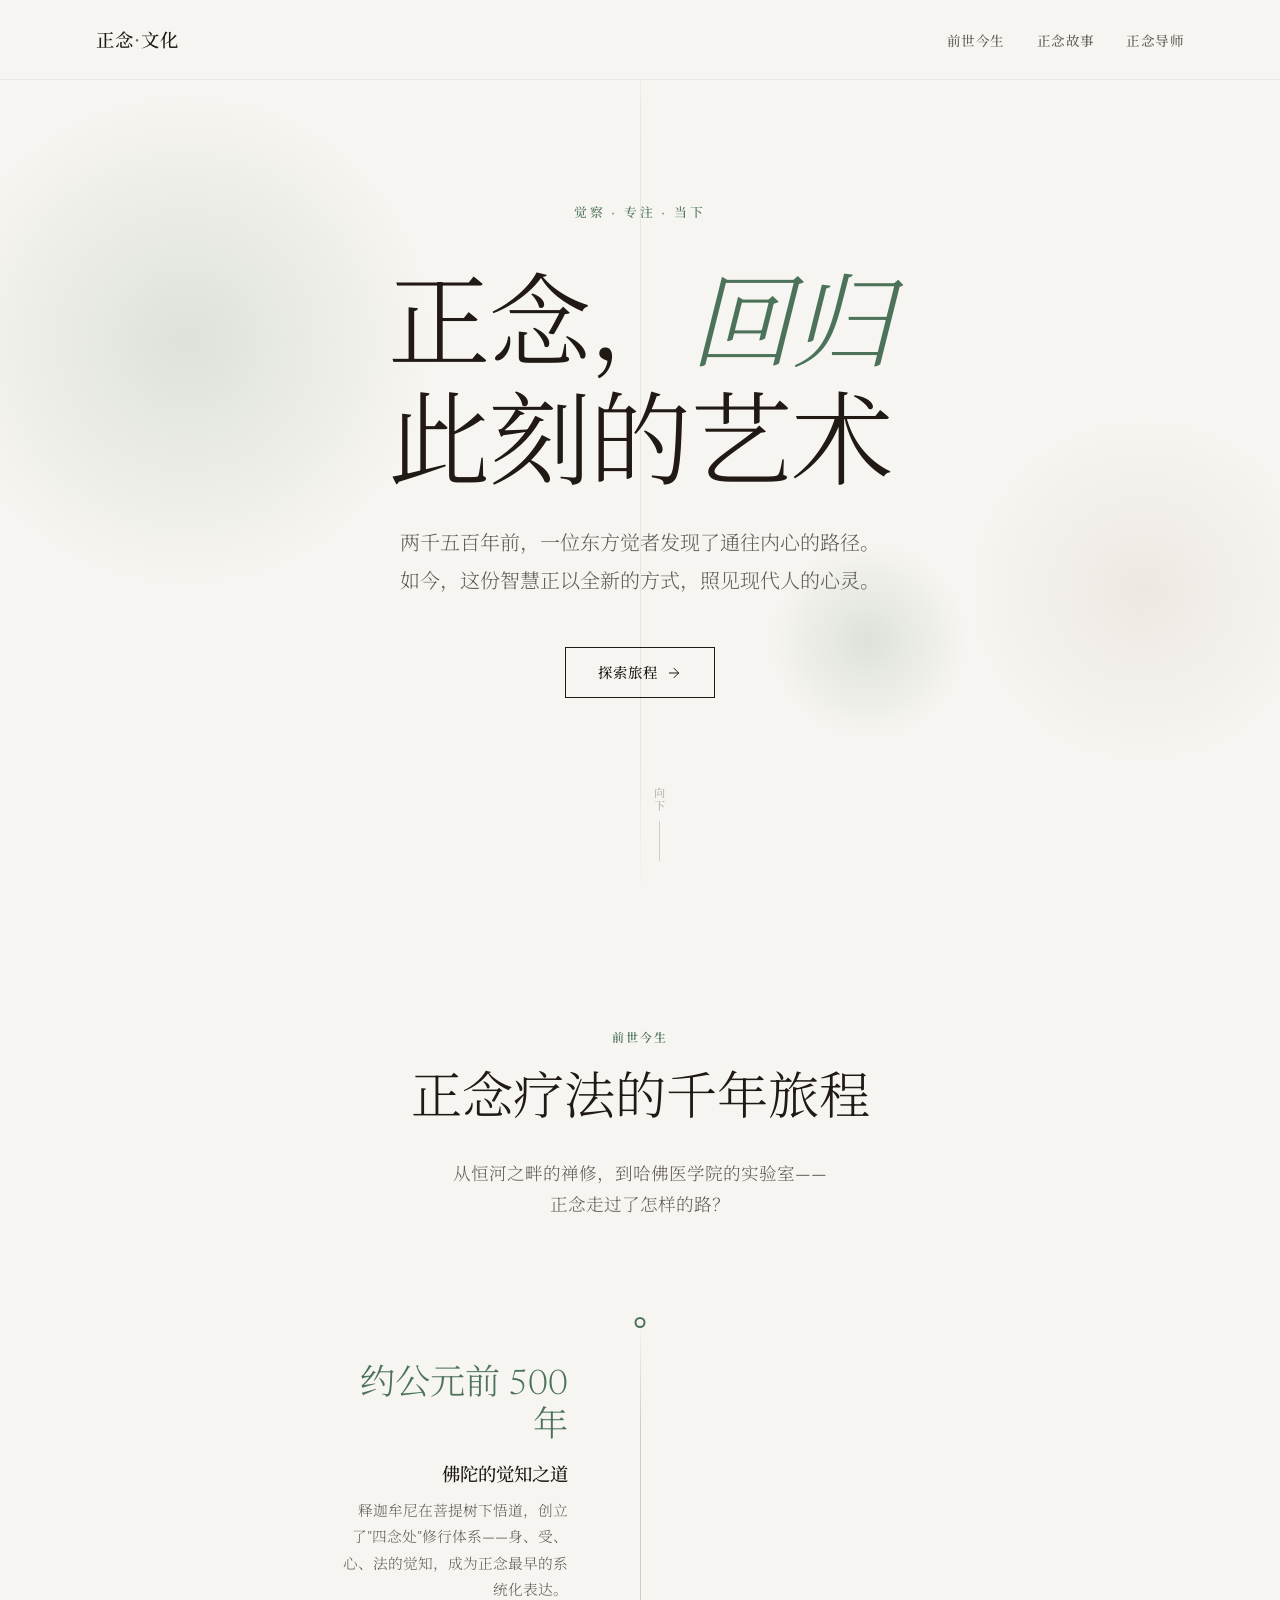
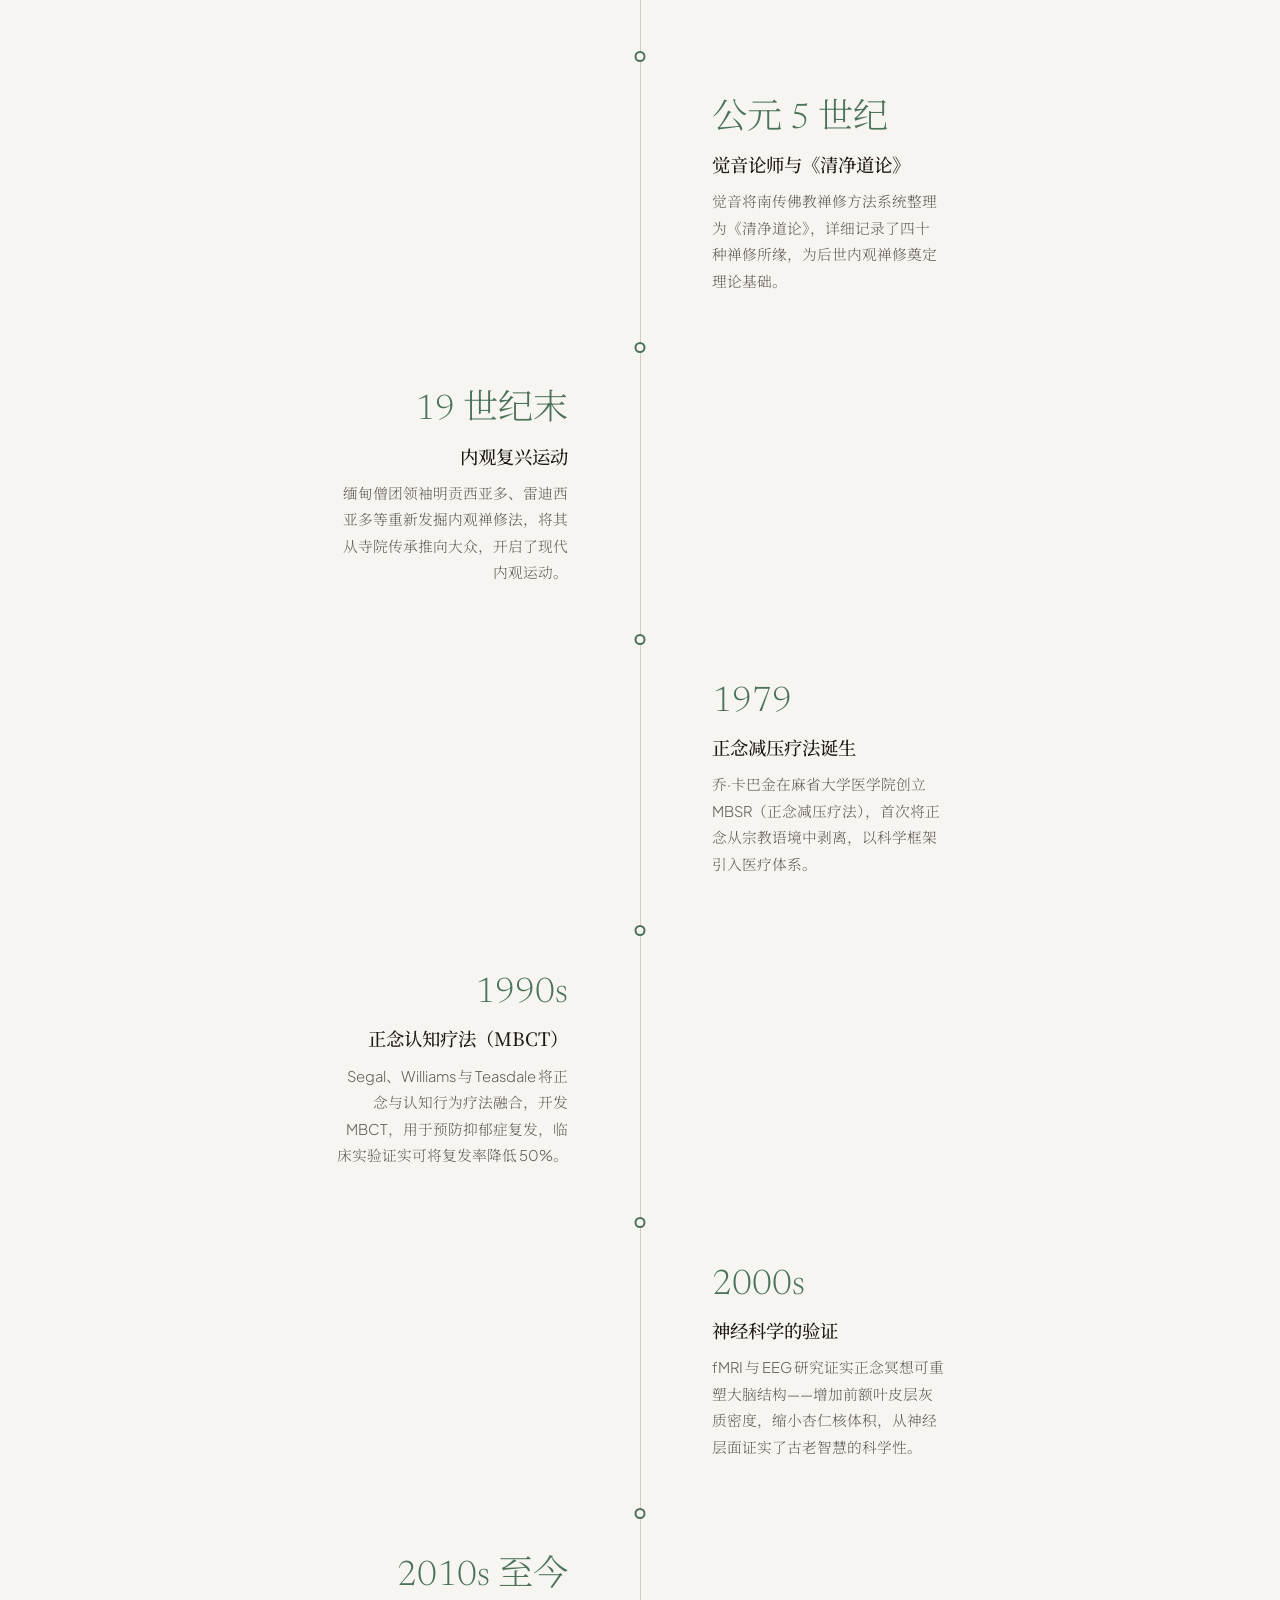
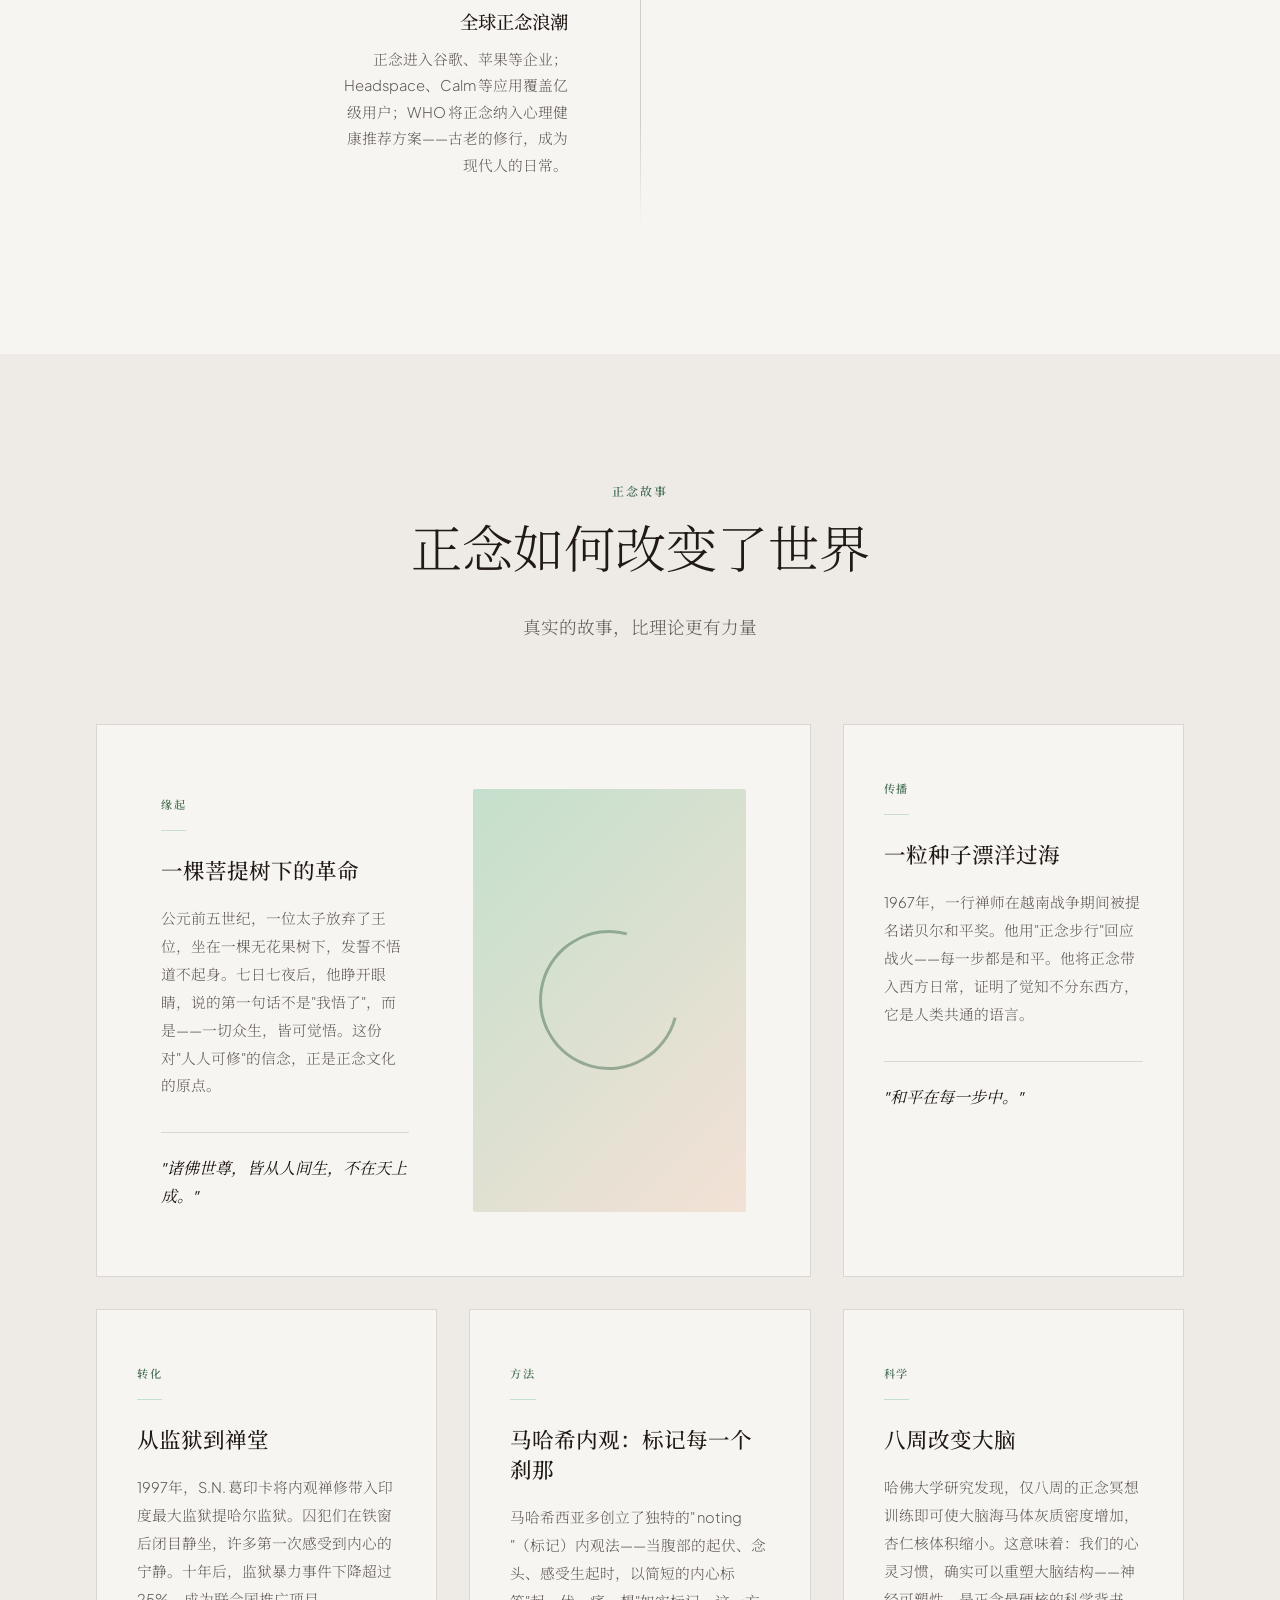
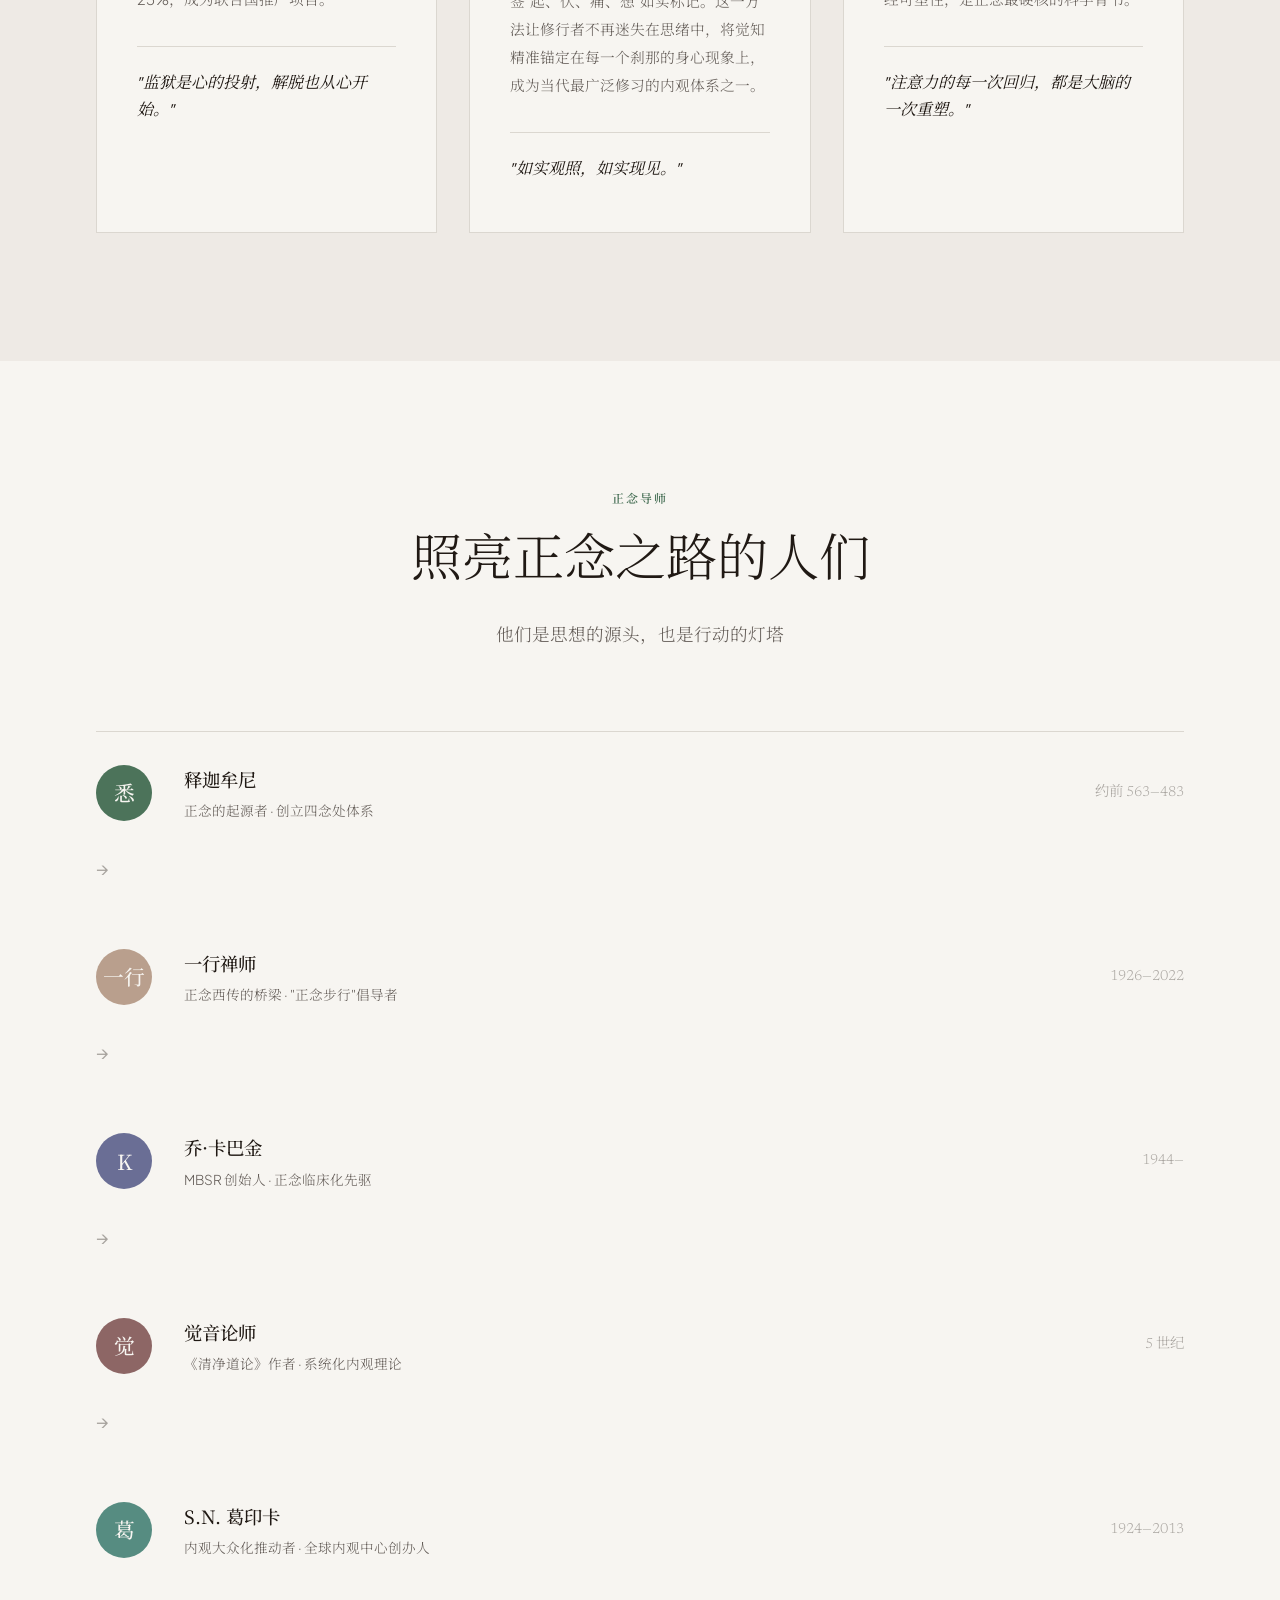
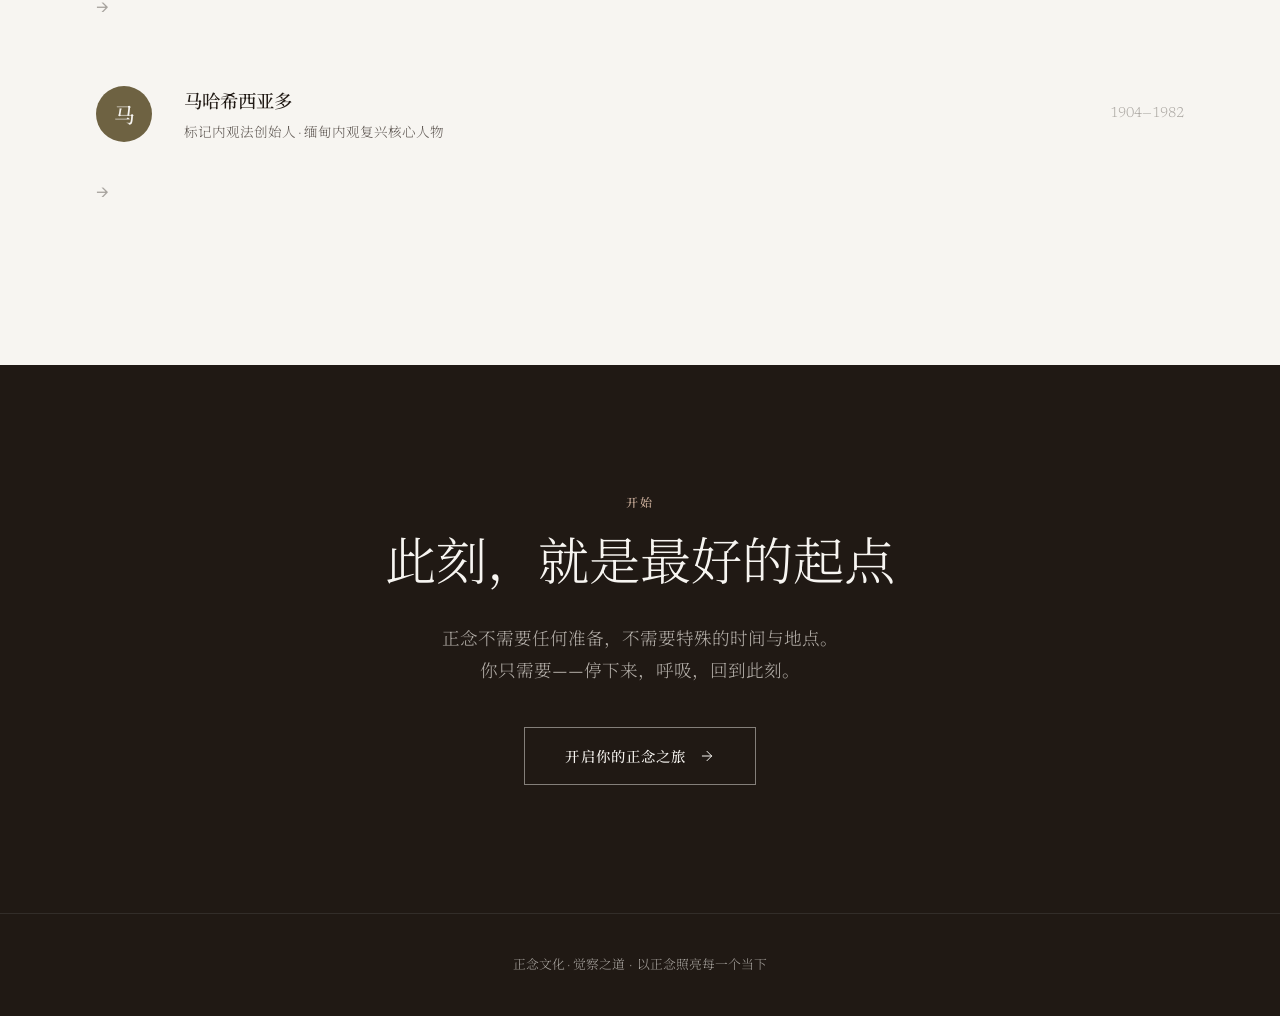
==== index.html @ 38dc02e1 "正念文化网站 v0.1.0" ====
<!DOCTYPE html>
<html lang="zh-CN">
<head>
<meta charset="UTF-8">
<meta name="viewport" content="width=device-width, initial-scale=1.0">
<title>正念文化 · 觉察之道</title>
<link rel="preconnect" href="https://fonts.googleapis.com">
<link rel="preconnect" href="https://fonts.gstatic.com" crossorigin>
<link href="https://fonts.googleapis.com/css2?family=Newsreader:ital,opsz,wght@0,6..72,300;0,6..72,400;0,6..72,500;1,6..72,300;1,6..72,400&family=Plus+Jakarta+Sans:wght@300;400;500;600&family=Noto+Serif+SC:wght@300;400;500;600&display=swap" rel="stylesheet">
<style>
/* ══════════════════════════════════════════
   Design Tokens
   ══════════════════════════════════════════ */
:root {
  /* Color — warm earth palette with sage accent */
  --bg:        oklch(97% 0.005 75);
  --bg-deep:   oklch(94% 0.008 75);
  --fg:        oklch(22% 0.015 60);
  --fg-muted:  oklch(48% 0.012 60);
  --fg-faint:  oklch(72% 0.008 75);
  --accent:    oklch(52% 0.06 155);
  --accent-light: oklch(88% 0.04 155);
  --accent-deep:  oklch(35% 0.07 155);
  --warm:      oklch(72% 0.04 55);
  --warm-light: oklch(92% 0.025 55);
  --line:      oklch(85% 0.01 75);

  /* Typography */
  --font-display: 'Newsreader', 'Noto Serif SC', Georgia, serif;
  --font-body:    'Plus Jakarta Sans', 'Noto Serif SC', system-ui, sans-serif;
  --font-serif:   'Noto Serif SC', 'Newsreader', Georgia, serif;

  /* Spacing — 4pt base */
  --s1: 0.25rem;  --s2: 0.5rem;  --s3: 0.75rem;  --s4: 1rem;
  --s5: 1.25rem;  --s6: 1.5rem;  --s8: 2rem;     --s10: 2.5rem;
  --s12: 3rem;    --s16: 4rem;   --s20: 5rem;     --s24: 6rem;
  --s32: 8rem;    --s40: 10rem;

  /* Sizing */
  --max-w: 72rem;
  --max-w-narrow: 42rem;
  --max-w-wide: 90rem;
}

/* ══════════════════════════════════════════
   Reset & Base
   ══════════════════════════════════════════ */
*, *::before, *::after { box-sizing: border-box; margin: 0; padding: 0; }

html {
  font-size: 16px;
  scroll-behavior: smooth;
  -webkit-font-smoothing: antialiased;
}

body {
  font-family: var(--font-body);
  color: var(--fg);
  background: var(--bg);
  line-height: 1.7;
  font-weight: 400;
}

::selection {
  background: var(--accent-light);
  color: var(--accent-deep);
}

img { display: block; max-width: 100%; height: auto; }

a {
  color: inherit;
  text-decoration: none;
  border-bottom: 1px solid var(--accent);
  transition: color 0.3s ease, border-color 0.3s ease;
}
a:hover {
  color: var(--accent);
  border-color: var(--accent);
}

/* ══════════════════════════════════════════
   Utility
   ══════════════════════════════════════════ */
.container {
  width: 100%;
  max-width: var(--max-w);
  margin-inline: auto;
  padding-inline: var(--s8);
}

.container--narrow {
  max-width: var(--max-w-narrow);
}

.section-label {
  font-family: var(--font-body);
  font-size: 0.75rem;
  font-weight: 600;
  letter-spacing: 0.15em;
  text-transform: uppercase;
  color: var(--accent);
  margin-bottom: var(--s6);
}

.section-title {
  font-family: var(--font-display);
  font-size: clamp(2rem, 4vw, 3.2rem);
  font-weight: 300;
  line-height: 1.2;
  color: var(--fg);
  margin-bottom: var(--s6);
}

.section-subtitle {
  font-size: 1.1rem;
  color: var(--fg-muted);
  max-width: 50ch;
  line-height: 1.8;
  font-weight: 300;
}

/* ══════════════════════════════════════════
   Navigation
   ══════════════════════════════════════════ */
.nav {
  position: fixed;
  top: 0; left: 0; right: 0;
  z-index: 100;
  padding: var(--s6) 0;
  background: oklch(97% 0.005 75 / 0.85);
  backdrop-filter: blur(20px);
  -webkit-backdrop-filter: blur(20px);
  border-bottom: 1px solid oklch(90% 0.005 75 / 0.5);
  transition: transform 0.4s ease;
}

.nav__inner {
  display: flex;
  align-items: center;
  justify-content: space-between;
  max-width: var(--max-w);
  margin-inline: auto;
  padding-inline: var(--s8);
}

.nav__logo {
  font-family: var(--font-serif);
  font-size: 1.15rem;
  font-weight: 500;
  letter-spacing: 0.05em;
  border-bottom: none;
}

.nav__logo span {
  color: var(--accent);
}

.nav__links {
  display: flex;
  gap: var(--s8);
  list-style: none;
}

.nav__links a {
  font-size: 0.85rem;
  font-weight: 500;
  color: var(--fg-muted);
  border-bottom: none;
  letter-spacing: 0.03em;
  transition: color 0.3s;
}

.nav__links a:hover {
  color: var(--fg);
}

/* ══════════════════════════════════════════
   Hero
   ══════════════════════════════════════════ */
.hero {
  position: relative;
  min-height: 100vh;
  display: flex;
  align-items: center;
  justify-content: center;
  text-align: center;
  padding: var(--s24) var(--s8);
  overflow: hidden;
}

.hero__bg {
  position: absolute;
  inset: 0;
  z-index: 0;
}

/* Animated ink circles */
.hero__circle {
  position: absolute;
  border-radius: 50%;
  opacity: 0.15;
  animation: breathe 8s ease-in-out infinite;
}

.hero__circle--1 {
  width: 500px; height: 500px;
  background: radial-gradient(circle, var(--accent) 0%, transparent 70%);
  top: 10%; left: -5%;
  animation-delay: 0s;
}

.hero__circle--2 {
  width: 350px; height: 350px;
  background: radial-gradient(circle, var(--warm) 0%, transparent 70%);
  bottom: 15%; right: -3%;
  animation-delay: -3s;
}

.hero__circle--3 {
  width: 200px; height: 200px;
  background: radial-gradient(circle, var(--accent) 0%, transparent 70%);
  top: 60%; left: 60%;
  animation-delay: -5s;
}

@keyframes breathe {
  0%, 100% { transform: scale(1); opacity: 0.12; }
  50% { transform: scale(1.15); opacity: 0.2; }
}

/* Subtle vertical brush stroke line */
.hero__brush {
  position: absolute;
  left: 50%;
  top: 0;
  bottom: 0;
  width: 1px;
  background: linear-gradient(
    to bottom,
    transparent 0%,
    var(--line) 15%,
    var(--line) 85%,
    transparent 100%
  );
  opacity: 0.4;
  z-index: 0;
}

.hero__content {
  position: relative;
  z-index: 1;
  max-width: 48rem;
}

.hero__eyebrow {
  font-size: 0.8rem;
  letter-spacing: 0.25em;
  text-transform: uppercase;
  color: var(--accent);
  font-weight: 500;
  margin-bottom: var(--s8);
  animation: fadeUp 1s ease-out 0.2s both;
}

.hero__title {
  font-family: var(--font-serif);
  font-size: clamp(3rem, 8vw, 6.5rem);
  font-weight: 300;
  line-height: 1.15;
  letter-spacing: -0.01em;
  margin-bottom: var(--s8);
  animation: fadeUp 1s ease-out 0.4s both;
}

.hero__title em {
  font-style: italic;
  color: var(--accent);
}

.hero__desc {
  font-size: clamp(1rem, 1.8vw, 1.25rem);
  color: var(--fg-muted);
  font-weight: 300;
  line-height: 1.9;
  max-width: 36ch;
  margin-inline: auto;
  margin-bottom: var(--s12);
  animation: fadeUp 1s ease-out 0.6s both;
}

.hero__cta {
  display: inline-flex;
  align-items: center;
  gap: var(--s2);
  padding: var(--s3) var(--s8);
  background: transparent;
  border: 1px solid var(--fg);
  color: var(--fg);
  font-family: var(--font-body);
  font-size: 0.9rem;
  font-weight: 500;
  letter-spacing: 0.08em;
  cursor: pointer;
  transition: all 0.4s ease;
  animation: fadeUp 1s ease-out 0.8s both;
  border-bottom: 1px solid var(--fg);
}

.hero__cta:hover {
  background: var(--fg);
  color: var(--bg);
  border-color: var(--fg);
}

.hero__cta svg {
  width: 16px; height: 16px;
  transition: transform 0.3s ease;
}

.hero__cta:hover svg {
  transform: translateX(3px);
}

/* Scroll indicator */
.hero__scroll {
  position: absolute;
  bottom: var(--s10);
  left: 50%;
  transform: translateX(-50%);
  display: flex;
  flex-direction: column;
  align-items: center;
  gap: var(--s2);
  animation: fadeUp 1s ease-out 1.2s both;
}

.hero__scroll span {
  font-size: 0.7rem;
  letter-spacing: 0.2em;
  text-transform: uppercase;
  color: var(--fg-faint);
  writing-mode: vertical-rl;
}

.hero__scroll-line {
  width: 1px;
  height: 40px;
  background: var(--line);
  animation: scrollPulse 2s ease-in-out infinite;
}

@keyframes scrollPulse {
  0%, 100% { opacity: 0.3; height: 40px; }
  50% { opacity: 0.8; height: 55px; }
}

@keyframes fadeUp {
  from { opacity: 0; transform: translateY(24px); }
  to   { opacity: 1; transform: translateY(0); }
}

/* ══════════════════════════════════════════
   Timeline Section
   ══════════════════════════════════════════ */
.timeline-section {
  padding: var(--s32) 0;
  background: var(--bg);
}

.timeline-section .section-header {
  text-align: center;
  margin-bottom: var(--s24);
}

.timeline {
  position: relative;
  max-width: var(--max-w-narrow);
  margin-inline: auto;
  padding: 0 var(--s8);
}

/* Central vertical line */
.timeline::before {
  content: '';
  position: absolute;
  left: 50%;
  top: 0;
  bottom: 0;
  width: 1px;
  background: linear-gradient(
    to bottom,
    transparent,
    var(--line) 5%,
    var(--line) 95%,
    transparent
  );
}

.timeline__item {
  position: relative;
  display: grid;
  grid-template-columns: 1fr 1fr;
  gap: var(--s16);
  align-items: start;
  padding: var(--s12) 0;
}

.timeline__item:nth-child(odd) .timeline__content {
  grid-column: 1;
  text-align: right;
  padding-right: var(--s10);
}

.timeline__item:nth-child(odd) .timeline__spacer {
  grid-column: 2;
}

.timeline__item:nth-child(even) .timeline__content {
  grid-column: 2;
  text-align: left;
  padding-left: var(--s10);
}

.timeline__item:nth-child(even) .timeline__spacer {
  grid-column: 1;
}

/* Center dot */
.timeline__dot {
  position: absolute;
  left: 50%;
  top: var(--s14);
  transform: translateX(-50%);
  width: 11px;
  height: 11px;
  border-radius: 50%;
  background: var(--bg);
  border: 2px solid var(--accent);
  z-index: 2;
  transition: all 0.4s ease;
}

.timeline__item:hover .timeline__dot {
  background: var(--accent);
  box-shadow: 0 0 0 4px var(--accent-light);
}

.timeline__year {
  font-family: var(--font-display);
  font-size: clamp(1.5rem, 3vw, 2.2rem);
  font-weight: 300;
  color: var(--accent);
  margin-bottom: var(--s2);
  line-height: 1.2;
}

.timeline__heading {
  font-family: var(--font-serif);
  font-size: 1.15rem;
  font-weight: 500;
  margin-bottom: var(--s2);
  color: var(--fg);
}

.timeline__desc {
  font-size: 0.92rem;
  color: var(--fg-muted);
  line-height: 1.8;
  font-weight: 300;
}

/* ══════════════════════════════════════════
   Stories Section
   ══════════════════════════════════════════ */
.stories-section {
  padding: var(--s32) 0;
  background: var(--bg-deep);
}

.stories-section .section-header {
  text-align: center;
  margin-bottom: var(--s20);
}

.stories-grid {
  display: grid;
  grid-template-columns: repeat(auto-fit, minmax(320px, 1fr));
  gap: var(--s8);
  max-width: var(--max-w);
  margin-inline: auto;
  padding-inline: var(--s8);
}

.story-card {
  position: relative;
  padding: var(--s12) var(--s10);
  background: var(--bg);
  border: 1px solid oklch(88% 0.01 75);
  transition: all 0.5s ease;
}

.story-card:hover {
  border-color: var(--accent);
  box-shadow: 0 8px 40px oklch(52% 0.06 155 / 0.08);
  transform: translateY(-2px);
}

.story-card__tag {
  display: inline-block;
  font-size: 0.7rem;
  letter-spacing: 0.15em;
  text-transform: uppercase;
  color: var(--accent);
  font-weight: 600;
  margin-bottom: var(--s6);
  padding-bottom: var(--s4);
  border-bottom: 1px solid var(--accent-light);
}

.story-card__title {
  font-family: var(--font-serif);
  font-size: 1.35rem;
  font-weight: 500;
  line-height: 1.4;
  margin-bottom: var(--s5);
}

.story-card__text {
  font-size: 0.92rem;
  color: var(--fg-muted);
  line-height: 1.9;
  font-weight: 300;
}

.story-card__quote {
  margin-top: var(--s8);
  padding-top: var(--s6);
  border-top: 1px solid oklch(88% 0.01 75);
  font-family: var(--font-display);
  font-style: italic;
  font-size: 1rem;
  color: var(--fg);
  line-height: 1.7;
}

/* Featured story - takes up 2 columns */
.story-card--featured {
  grid-column: span 2;
  padding: var(--s16);
  display: grid;
  grid-template-columns: 1fr 1fr;
  gap: var(--s10);
  align-items: center;
}

.story-card--featured .story-card__content {
  padding-right: var(--s6);
}

.story-card--featured .story-card__visual {
  height: 100%;
  min-height: 280px;
  background: linear-gradient(135deg, var(--accent-light), var(--warm-light));
  border-radius: 2px;
  display: flex;
  align-items: center;
  justify-content: center;
  position: relative;
  overflow: hidden;
}

/* Zen enso circle inside featured */
.story-card--featured .story-card__visual::after {
  content: '';
  width: 140px;
  height: 140px;
  border: 3px solid var(--accent);
  border-radius: 50%;
  opacity: 0.5;
  border-right-color: transparent;
  transform: rotate(-30deg);
}

/* ══════════════════════════════════════════
   Figures Section
   ══════════════════════════════════════════ */
.figures-section {
  padding: var(--s32) 0;
  background: var(--bg);
}

.figures-section .section-header {
  text-align: center;
  margin-bottom: var(--s20);
}

.figures-list {
  max-width: var(--max-w);
  margin-inline: auto;
  padding-inline: var(--s8);
}

.figure-item {
  display: grid;
  grid-template-columns: auto 1fr auto;
  gap: var(--s8);
  align-items: center;
  padding: var(--s8) 0;
  border-bottom: 1px solid oklch(88% 0.01 75);
  transition: all 0.4s ease;
  cursor: pointer;
}

.figure-item:first-child {
  border-top: 1px solid oklch(88% 0.01 75);
}

.figure-item:hover {
  padding-left: var(--s4);
  border-color: var(--accent);
}

.figure-item:hover .figure-item__name {
  color: var(--accent);
}

.figure-item__arrow {
  font-size: 1.1rem;
  color: var(--fg-faint);
  transition: transform 0.3s ease, color 0.3s;
}

.figure-item:hover .figure-item__arrow {
  transform: translateX(4px);
  color: var(--accent);
}

.figure-item__avatar {
  width: 56px;
  height: 56px;
  border-radius: 50%;
  display: flex;
  align-items: center;
  justify-content: center;
  font-family: var(--font-serif);
  font-size: 1.3rem;
  font-weight: 500;
  color: var(--bg);
  flex-shrink: 0;
}

.figure-item__avatar--1 { background: var(--accent); }
.figure-item__avatar--2 { background: var(--warm); }
.figure-item__avatar--3 { background: oklch(55% 0.06 280); }
.figure-item__avatar--4 { background: oklch(55% 0.05 20); }
.figure-item__avatar--5 { background: oklch(60% 0.06 180); }
.figure-item__avatar--6 { background: oklch(50% 0.05 90); }

.figure-item__info {
  display: flex;
  flex-direction: column;
  gap: var(--s1);
}

.figure-item__name {
  font-family: var(--font-serif);
  font-size: 1.15rem;
  font-weight: 500;
  transition: color 0.3s;
}

.figure-item__role {
  font-size: 0.85rem;
  color: var(--fg-muted);
  font-weight: 300;
}

.figure-item__era {
  font-family: var(--font-display);
  font-size: 0.9rem;
  color: var(--fg-faint);
  font-weight: 300;
  white-space: nowrap;
}

/* ══════════════════════════════════════════
   Closing / CTA Section
   ══════════════════════════════════════════ */
.closing-section {
  padding: var(--s32) 0;
  background: var(--fg);
  color: var(--bg);
  text-align: center;
}

.closing-section .section-label {
  color: var(--warm);
}

.closing-section .section-title {
  color: var(--bg);
  max-width: 20ch;
  margin-inline: auto;
}

.closing-section .section-subtitle {
  color: oklch(75% 0.01 75);
  margin-inline: auto;
}

.closing__btn {
  display: inline-flex;
  align-items: center;
  gap: var(--s3);
  margin-top: var(--s10);
  padding: var(--s4) var(--s10);
  border: 1px solid oklch(60% 0.01 75);
  color: var(--bg);
  font-family: var(--font-body);
  font-size: 0.9rem;
  font-weight: 500;
  letter-spacing: 0.08em;
  cursor: pointer;
  background: transparent;
  transition: all 0.4s ease;
}

.closing__btn:hover {
  background: var(--bg);
  color: var(--fg);
  border-color: var(--bg);
}

/* ══════════════════════════════════════════
   Footer
   ══════════════════════════════════════════ */
.footer {
  padding: var(--s10) 0;
  background: var(--fg);
  color: var(--fg-faint);
  text-align: center;
  font-size: 0.8rem;
  font-weight: 300;
  border-top: 1px solid oklch(30% 0.01 60);
}

/* ══════════════════════════════════════════
   Scroll Reveal Animation
   ══════════════════════════════════════════ */
.reveal {
  opacity: 0;
  transform: translateY(20px);
  transition: opacity 0.8s ease-out, transform 0.8s ease-out;
}

.reveal.visible {
  opacity: 1;
  transform: translateY(0);
}

/* ══════════════════════════════════════════
   Responsive
   ══════════════════════════════════════════ */
@media (max-width: 768px) {
  .nav__links { display: none; }

  .hero__title { font-size: clamp(2.5rem, 10vw, 4rem); }

  .hero__brush { display: none; }

  .timeline::before { left: var(--s8); }

  .timeline__item {
    grid-template-columns: 1fr;
    gap: 0;
  }

  .timeline__item:nth-child(odd) .timeline__content,
  .timeline__item:nth-child(even) .timeline__content {
    grid-column: 1;
    text-align: left;
    padding-left: var(--s12);
    padding-right: 0;
  }

  .timeline__item:nth-child(odd) .timeline__spacer,
  .timeline__item:nth-child(even) .timeline__spacer {
    display: none;
  }

  .timeline__dot {
    left: var(--s8);
    top: var(--s10);
  }

  .story-card--featured {
    grid-column: span 1;
    grid-template-columns: 1fr;
  }

  .story-card--featured .story-card__visual {
    min-height: 180px;
  }

  .figure-item {
    grid-template-columns: auto 1fr;
  }

  .figure-item__era {
    display: none;
  }
}
</style>
</head>
<body>

<!-- ═══════════ Navigation ═══════════ -->
<nav class="nav" role="navigation" aria-label="主导航">
  <div class="nav__inner">
    <a href="#" class="nav__logo" aria-label="回到首页">正念<span>·</span>文化</a>
    <ul class="nav__links">
      <li><a href="#timeline">前世今生</a></li>
      <li><a href="#stories">正念故事</a></li>
      <li><a href="teachers.html">正念导师</a></li>
    </ul>
  </div>
</nav>

<!-- ═══════════ Hero ═══════════ -->
<section class="hero" aria-label="首屏">
  <div class="hero__bg" aria-hidden="true">
    <div class="hero__circle hero__circle--1"></div>
    <div class="hero__circle hero__circle--2"></div>
    <div class="hero__circle hero__circle--3"></div>
  </div>
  <div class="hero__brush" aria-hidden="true"></div>

  <div class="hero__content">
    <p class="hero__eyebrow">觉察 · 专注 · 当下</p>
    <h1 class="hero__title">正念，<em>回归</em><br>此刻的艺术</h1>
    <p class="hero__desc">
      两千五百年前，一位东方觉者发现了通往内心的路径。<br>
      如今，这份智慧正以全新的方式，照见现代人的心灵。
    </p>
    <a href="#timeline" class="hero__cta">
      探索旅程
      <svg xmlns="http://www.w3.org/2000/svg" viewBox="0 0 24 24" fill="none" stroke="currentColor" stroke-width="1.5" stroke-linecap="round" stroke-linejoin="round"><path d="M5 12h14"/><path d="m12 5 7 7-7 7"/></svg>
    </a>
  </div>

  <div class="hero__scroll" aria-hidden="true">
    <span>向下</span>
    <div class="hero__scroll-line"></div>
  </div>
</section>

<!-- ═══════════ Timeline ═══════════ -->
<section class="timeline-section" id="timeline" aria-label="正念疗法演变时间线">
  <div class="section-header container reveal">
    <p class="section-label">前世今生</p>
    <h2 class="section-title">正念疗法的千年旅程</h2>
    <p class="section-subtitle" style="margin-inline:auto;">
      从恒河之畔的禅修，到哈佛医学院的实验室——<br>正念走过了怎样的路？
    </p>
  </div>

  <div class="timeline">
    <!-- Item 1 -->
    <div class="timeline__item reveal">
      <div class="timeline__content">
        <div class="timeline__year">约公元前 500 年</div>
        <h3 class="timeline__heading">佛陀的觉知之道</h3>
        <p class="timeline__desc">
          释迦牟尼在菩提树下悟道，创立了"四念处"修行体系——身、受、心、法的觉知，成为正念最早的系统化表达。
        </p>
      </div>
      <div class="timeline__spacer"></div>
      <div class="timeline__dot"></div>
    </div>

    <!-- Item 2 -->
    <div class="timeline__item reveal">
      <div class="timeline__spacer"></div>
      <div class="timeline__content">
        <div class="timeline__year">公元 5 世纪</div>
        <h3 class="timeline__heading">觉音论师与《清净道论》</h3>
        <p class="timeline__desc">
          觉音将南传佛教禅修方法系统整理为《清净道论》，详细记录了四十种禅修所缘，为后世内观禅修奠定理论基础。
        </p>
      </div>
      <div class="timeline__dot"></div>
    </div>

    <!-- Item 3 -->
    <div class="timeline__item reveal">
      <div class="timeline__content">
        <div class="timeline__year">19 世纪末</div>
        <h3 class="timeline__heading">内观复兴运动</h3>
        <p class="timeline__desc">
          缅甸僧团领袖明贡西亚多、雷迪西亚多等重新发掘内观禅修法，将其从寺院传承推向大众，开启了现代内观运动。
        </p>
      </div>
      <div class="timeline__spacer"></div>
      <div class="timeline__dot"></div>
    </div>

    <!-- Item 4 -->
    <div class="timeline__item reveal">
      <div class="timeline__spacer"></div>
      <div class="timeline__content">
        <div class="timeline__year">1979</div>
        <h3 class="timeline__heading">正念减压疗法诞生</h3>
        <p class="timeline__desc">
          乔·卡巴金在麻省大学医学院创立 MBSR（正念减压疗法），首次将正念从宗教语境中剥离，以科学框架引入医疗体系。
        </p>
      </div>
      <div class="timeline__dot"></div>
    </div>

    <!-- Item 5 -->
    <div class="timeline__item reveal">
      <div class="timeline__content">
        <div class="timeline__year">1990s</div>
        <h3 class="timeline__heading">正念认知疗法（MBCT）</h3>
        <p class="timeline__desc">
          Segal、Williams 与 Teasdale 将正念与认知行为疗法融合，开发 MBCT，用于预防抑郁症复发，临床实验证实可将复发率降低 50%。
        </p>
      </div>
      <div class="timeline__spacer"></div>
      <div class="timeline__dot"></div>
    </div>

    <!-- Item 6 -->
    <div class="timeline__item reveal">
      <div class="timeline__spacer"></div>
      <div class="timeline__content">
        <div class="timeline__year">2000s</div>
        <h3 class="timeline__heading">神经科学的验证</h3>
        <p class="timeline__desc">
          fMRI 与 EEG 研究证实正念冥想可重塑大脑结构——增加前额叶皮层灰质密度，缩小杏仁核体积，从神经层面证实了古老智慧的科学性。
        </p>
      </div>
      <div class="timeline__dot"></div>
    </div>

    <!-- Item 7 -->
    <div class="timeline__item reveal">
      <div class="timeline__content">
        <div class="timeline__year">2010s 至今</div>
        <h3 class="timeline__heading">全球正念浪潮</h3>
        <p class="timeline__desc">
          正念进入谷歌、苹果等企业；Headspace、Calm 等应用覆盖亿级用户；WHO 将正念纳入心理健康推荐方案——古老的修行，成为现代人的日常。
        </p>
      </div>
      <div class="timeline__spacer"></div>
      <div class="timeline__dot"></div>
    </div>
  </div>
</section>

<!-- ═══════════ Stories ═══════════ -->
<section class="stories-section" id="stories" aria-label="正念文化故事">
  <div class="section-header container reveal">
    <p class="section-label">正念故事</p>
    <h2 class="section-title">正念如何改变了世界</h2>
    <p class="section-subtitle" style="margin-inline:auto;">
      真实的故事，比理论更有力量
    </p>
  </div>

  <div class="stories-grid">
    <!-- Featured story -->
    <article class="story-card story-card--featured reveal">
      <div class="story-card__content">
        <span class="story-card__tag">缘起</span>
        <h3 class="story-card__title">一棵菩提树下的革命</h3>
        <p class="story-card__text">
          公元前五世纪，一位太子放弃了王位，坐在一棵无花果树下，发誓不悟道不起身。七日七夜后，他睁开眼睛，说的第一句话不是"我悟了"，而是——一切众生，皆可觉悟。这份对"人人可修"的信念，正是正念文化的原点。
        </p>
        <blockquote class="story-card__quote">
          "诸佛世尊，皆从人间生，不在天上成。"
        </blockquote>
      </div>
      <div class="story-card__visual" aria-hidden="true"></div>
    </article>

    <!-- Story 2 -->
    <article class="story-card reveal">
      <span class="story-card__tag">传播</span>
      <h3 class="story-card__title">一粒种子漂洋过海</h3>
      <p class="story-card__text">
        1967年，一行禅师在越南战争期间被提名诺贝尔和平奖。他用"正念步行"回应战火——每一步都是和平。他将正念带入西方日常，证明了觉知不分东西方，它是人类共通的语言。
      </p>
      <blockquote class="story-card__quote">
        "和平在每一步中。"
      </blockquote>
    </article>

    <!-- Story 3 -->
    <article class="story-card reveal">
      <span class="story-card__tag">转化</span>
      <h3 class="story-card__title">从监狱到禅堂</h3>
      <p class="story-card__text">
        1997年，S.N. 葛印卡将内观禅修带入印度最大监狱提哈尔监狱。囚犯们在铁窗后闭目静坐，许多第一次感受到内心的宁静。十年后，监狱暴力事件下降超过25%，成为联合国推广项目。
      </p>
      <blockquote class="story-card__quote">
        "监狱是心的投射，解脱也从心开始。"
      </blockquote>
    </article>

    <!-- Story 4 -->
    <article class="story-card reveal">
      <span class="story-card__tag">方法</span>
      <h3 class="story-card__title">马哈希内观：标记每一个刹那</h3>
      <p class="story-card__text">
        马哈希西亚多创立了独特的" noting "（标记）内观法——当腹部的起伏、念头、感受生起时，以简短的内心标签"起、伏、痛、想"如实标记。这一方法让修行者不再迷失在思绪中，将觉知精准锚定在每一个刹那的身心现象上，成为当代最广泛修习的内观体系之一。
      </p>
      <blockquote class="story-card__quote">
        "如实观照，如实现见。"
      </blockquote>
    </article>

    <!-- Story 5 -->
    <article class="story-card reveal">
      <span class="story-card__tag">科学</span>
      <h3 class="story-card__title">八周改变大脑</h3>
      <p class="story-card__text">
        哈佛大学研究发现，仅八周的正念冥想训练即可使大脑海马体灰质密度增加，杏仁核体积缩小。这意味着：我们的心灵习惯，确实可以重塑大脑结构——神经可塑性，是正念最硬核的科学背书。
      </p>
      <blockquote class="story-card__quote">
        "注意力的每一次回归，都是大脑的一次重塑。"
      </blockquote>
    </article>
  </div>
</section>

<!-- ═══════════ Figures ═══════════ -->
<section class="figures-section" id="figures" aria-label="标志性人物">
  <div class="section-header container reveal">
    <p class="section-label">正念导师</p>
    <h2 class="section-title">照亮正念之路的人们</h2>
    <p class="section-subtitle" style="margin-inline:auto;">
      他们是思想的源头，也是行动的灯塔
    </p>
  </div>

  <div class="figures-list">
    <a href="teachers.html#shakyamuni" class="figure-item reveal" style="text-decoration:none;border-bottom:none;">
      <div class="figure-item__avatar figure-item__avatar--1">悉</div>
      <div class="figure-item__info">
        <div class="figure-item__name">释迦牟尼</div>
        <div class="figure-item__role">正念的起源者 · 创立四念处体系</div>
      </div>
      <span class="figure-item__era">约前 563—483</span>
      <span class="figure-item__arrow">→</span>
    </a>

    <a href="teachers.html#nhat-hanh" class="figure-item reveal" style="text-decoration:none;border-bottom:none;">
      <div class="figure-item__avatar figure-item__avatar--2">一行</div>
      <div class="figure-item__info">
        <div class="figure-item__name">一行禅师</div>
        <div class="figure-item__role">正念西传的桥梁 · "正念步行"倡导者</div>
      </div>
      <span class="figure-item__era">1926—2022</span>
      <span class="figure-item__arrow">→</span>
    </a>

    <a href="teachers.html#kabat-zinn" class="figure-item reveal" style="text-decoration:none;border-bottom:none;">
      <div class="figure-item__avatar figure-item__avatar--3">K</div>
      <div class="figure-item__info">
        <div class="figure-item__name">乔·卡巴金</div>
        <div class="figure-item__role">MBSR 创始人 · 正念临床化先驱</div>
      </div>
      <span class="figure-item__era">1944—</span>
      <span class="figure-item__arrow">→</span>
    </a>

    <a href="teachers.html#buddhaghosa" class="figure-item reveal" style="text-decoration:none;border-bottom:none;">
      <div class="figure-item__avatar figure-item__avatar--4">觉</div>
      <div class="figure-item__info">
        <div class="figure-item__name">觉音论师</div>
        <div class="figure-item__role">《清净道论》作者 · 系统化内观理论</div>
      </div>
      <span class="figure-item__era">5 世纪</span>
      <span class="figure-item__arrow">→</span>
    </a>

    <a href="teachers.html#goenka" class="figure-item reveal" style="text-decoration:none;border-bottom:none;">
      <div class="figure-item__avatar figure-item__avatar--5">葛</div>
      <div class="figure-item__info">
        <div class="figure-item__name">S.N. 葛印卡</div>
        <div class="figure-item__role">内观大众化推动者 · 全球内观中心创办人</div>
      </div>
      <span class="figure-item__era">1924—2013</span>
      <span class="figure-item__arrow">→</span>
    </a>

    <a href="teachers.html#mahasi" class="figure-item reveal" style="text-decoration:none;border-bottom:none;">
      <div class="figure-item__avatar figure-item__avatar--6">马</div>
      <div class="figure-item__info">
        <div class="figure-item__name">马哈希西亚多</div>
        <div class="figure-item__role">标记内观法创始人 · 缅甸内观复兴核心人物</div>
      </div>
      <span class="figure-item__era">1904—1982</span>
      <span class="figure-item__arrow">→</span>
    </a>
  </div>
</section>

<!-- ═══════════ Closing ═══════════ -->
<section class="closing-section" aria-label="开始练习">
  <div class="container reveal" style="text-align:center;">
    <p class="section-label">开始</p>
    <h2 class="section-title">此刻，就是最好的起点</h2>
    <p class="section-subtitle">
      正念不需要任何准备，不需要特殊的时间与地点。<br>
      你只需要——停下来，呼吸，回到此刻。
    </p>
    <a href="#" class="closing__btn">
      开启你的正念之旅
      <svg xmlns="http://www.w3.org/2000/svg" width="16" height="16" viewBox="0 0 24 24" fill="none" stroke="currentColor" stroke-width="1.5" stroke-linecap="round" stroke-linejoin="round"><path d="M5 12h14"/><path d="m12 5 7 7-7 7"/></svg>
    </a>
  </div>
</section>

<!-- ═══════════ Footer ═══════════ -->
<footer class="footer">
  <p>正念文化 · 觉察之道 &nbsp;·&nbsp; 以正念照亮每一个当下</p>
</footer>

<!-- ═══════════ Scroll Reveal Script ═══════════ -->
<script>
(function() {
  'use strict';

  // Intersection Observer for scroll reveal
  const observer = new IntersectionObserver(
    (entries) => {
      entries.forEach((entry) => {
        if (entry.isIntersecting) {
          entry.target.classList.add('visible');
          observer.unobserve(entry.target);
        }
      });
    },
    {
      threshold: 0.12,
      rootMargin: '0px 0px -40px 0px'
    }
  );

  document.querySelectorAll('.reveal').forEach((el) => {
    observer.observe(el);
  });

  // Smooth nav hide/show on scroll
  let lastScroll = 0;
  const nav = document.querySelector('.nav');

  window.addEventListener('scroll', () => {
    const current = window.scrollY;
    if (current > lastScroll && current > 200) {
      nav.style.transform = 'translateY(-100%)';
    } else {
      nav.style.transform = 'translateY(0)';
    }
    lastScroll = current;
  }, { passive: true });

  // Handle #figures anchor offset (from teachers.html back button)
  if (location.hash === '#figures') {
    setTimeout(() => {
      const target = document.getElementById('figures');
      if (target) {
        window.scrollTo({
          top: target.offsetTop - 80,
          behavior: 'smooth'
        });
      }
    }, 300);
  }
})();
</script>

</body>
</html>
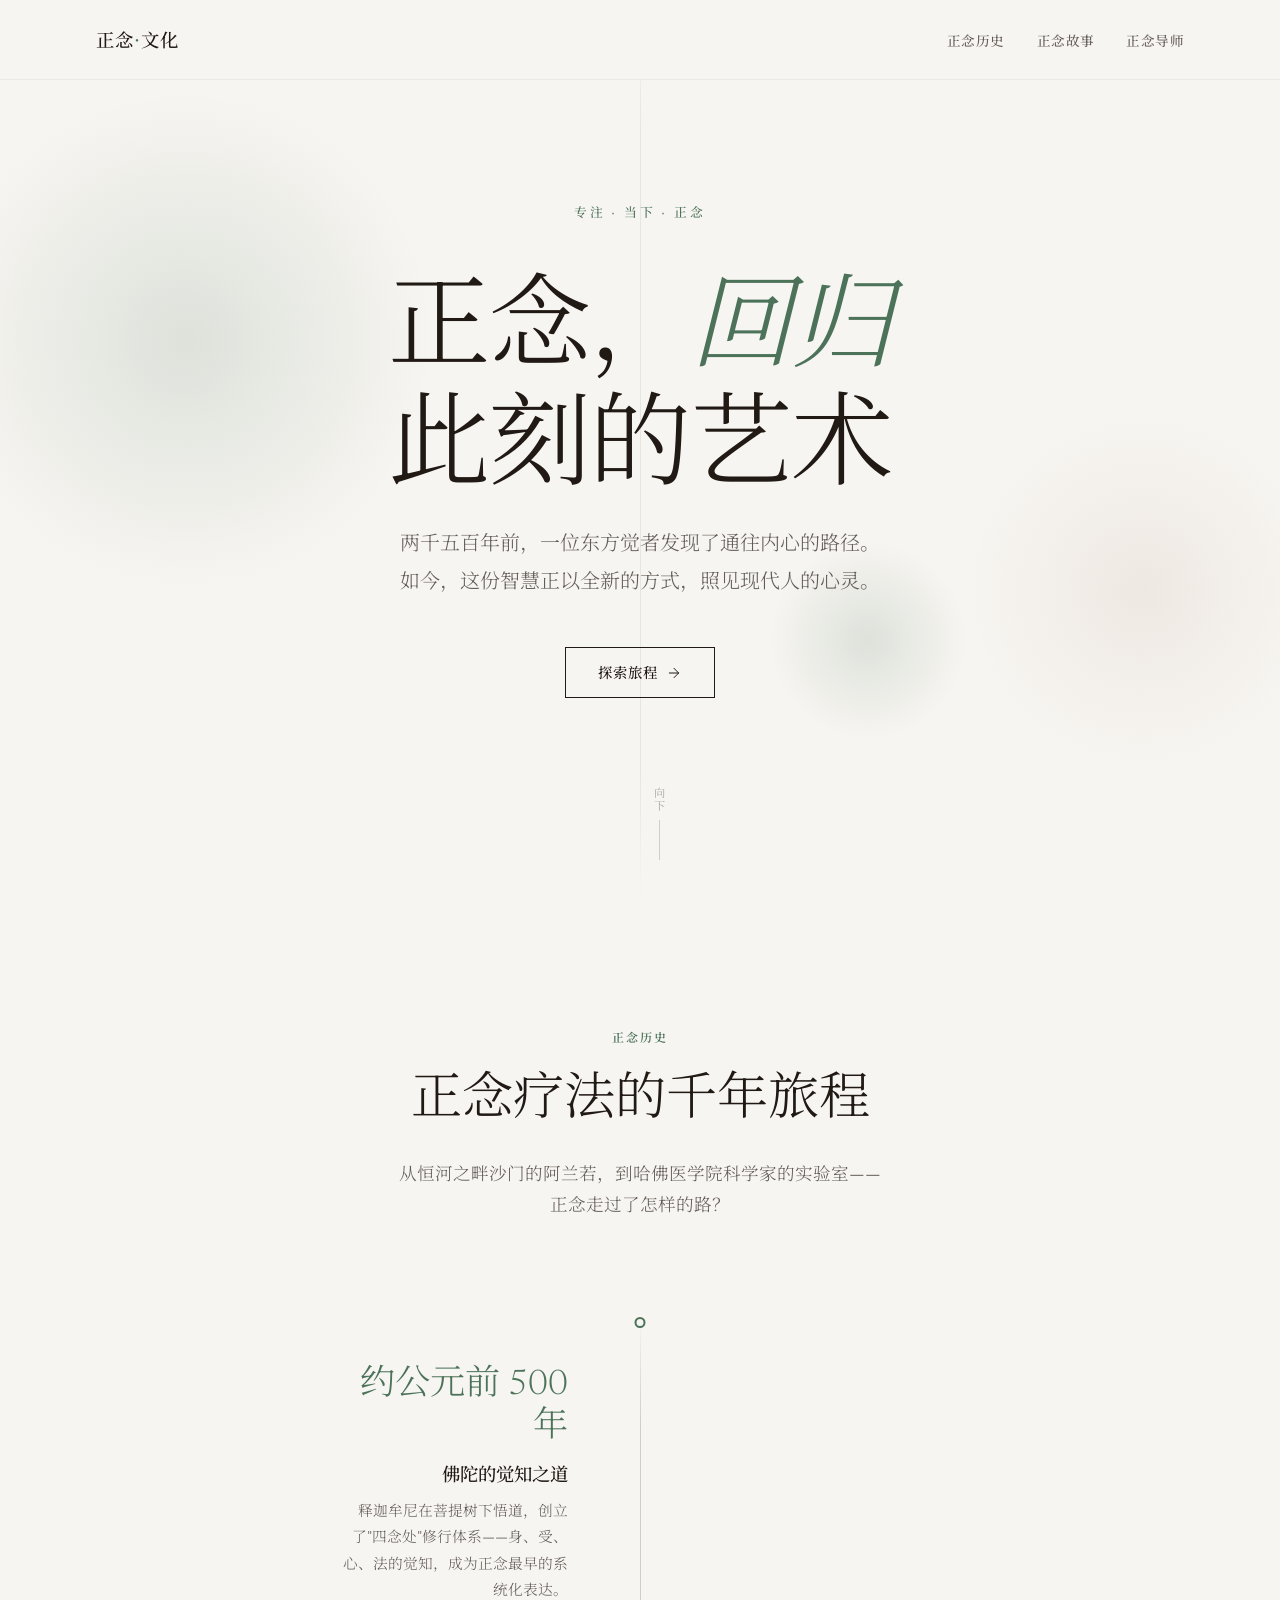
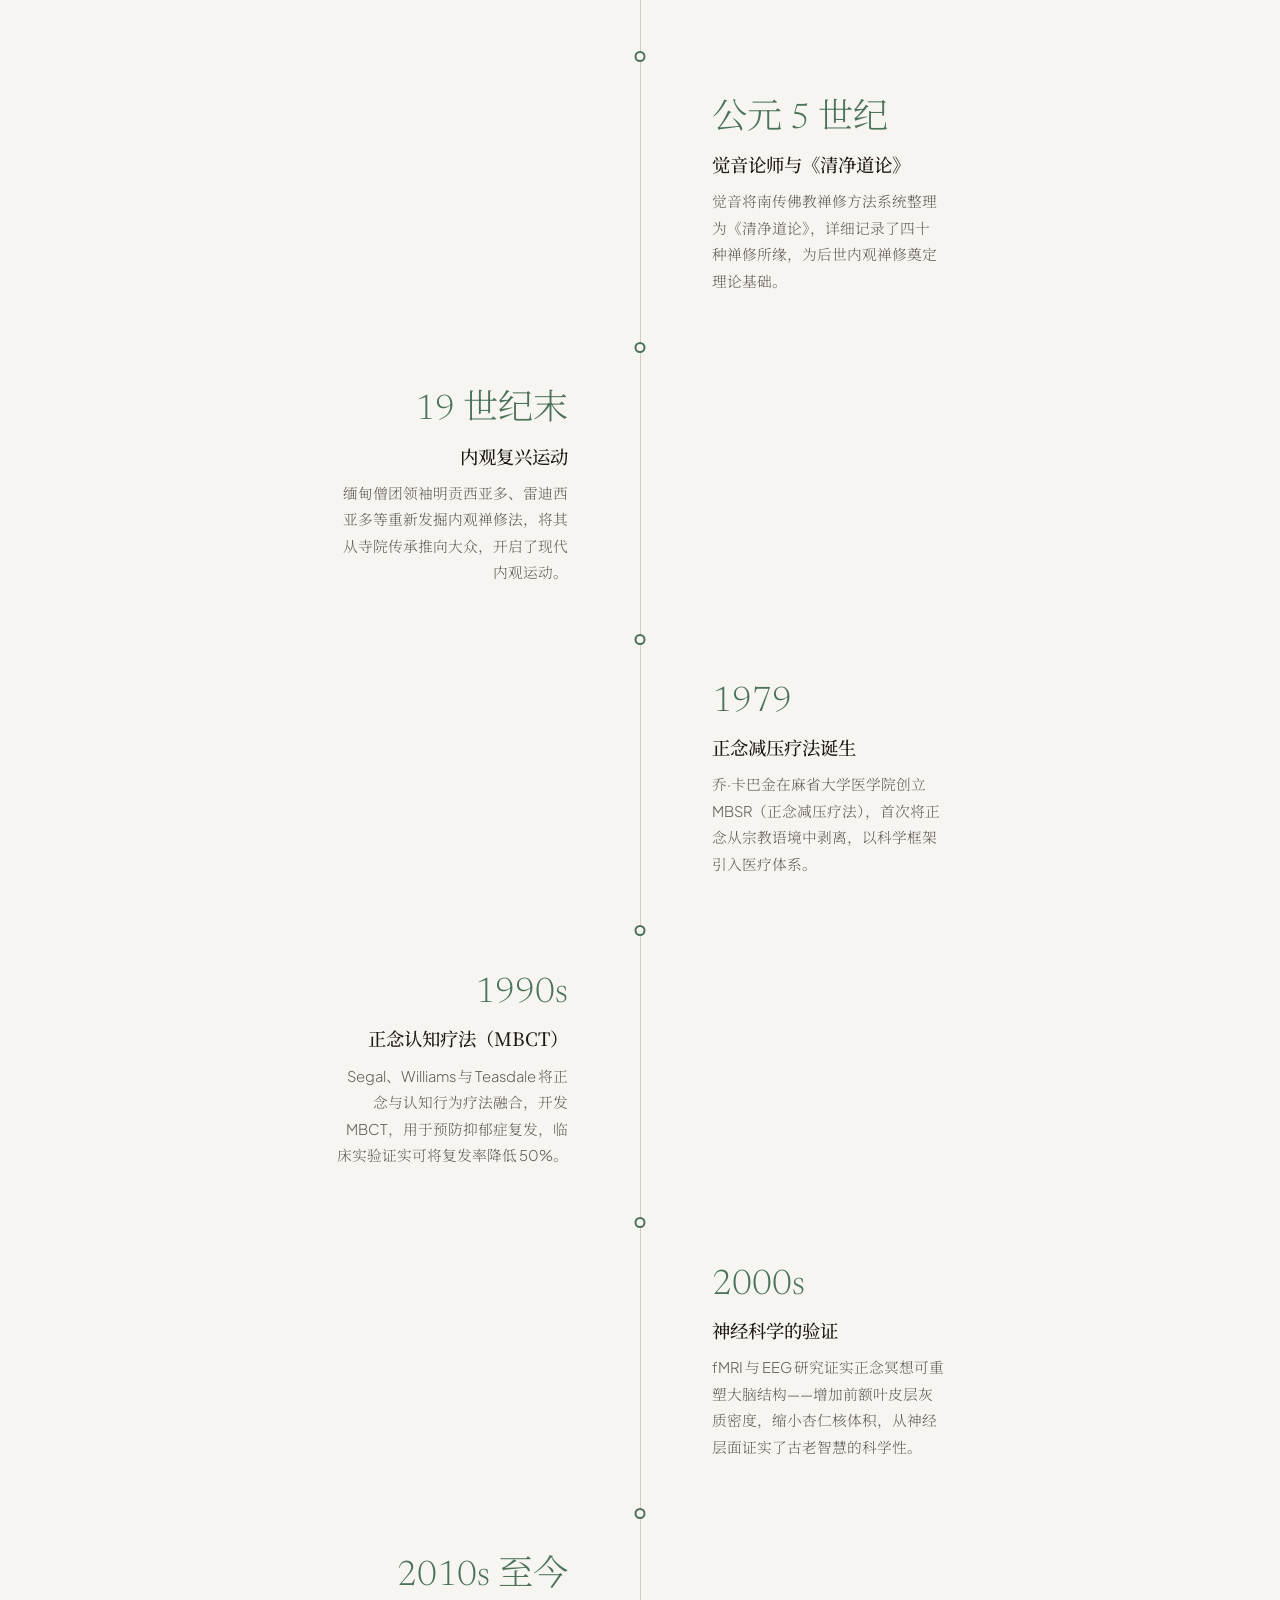
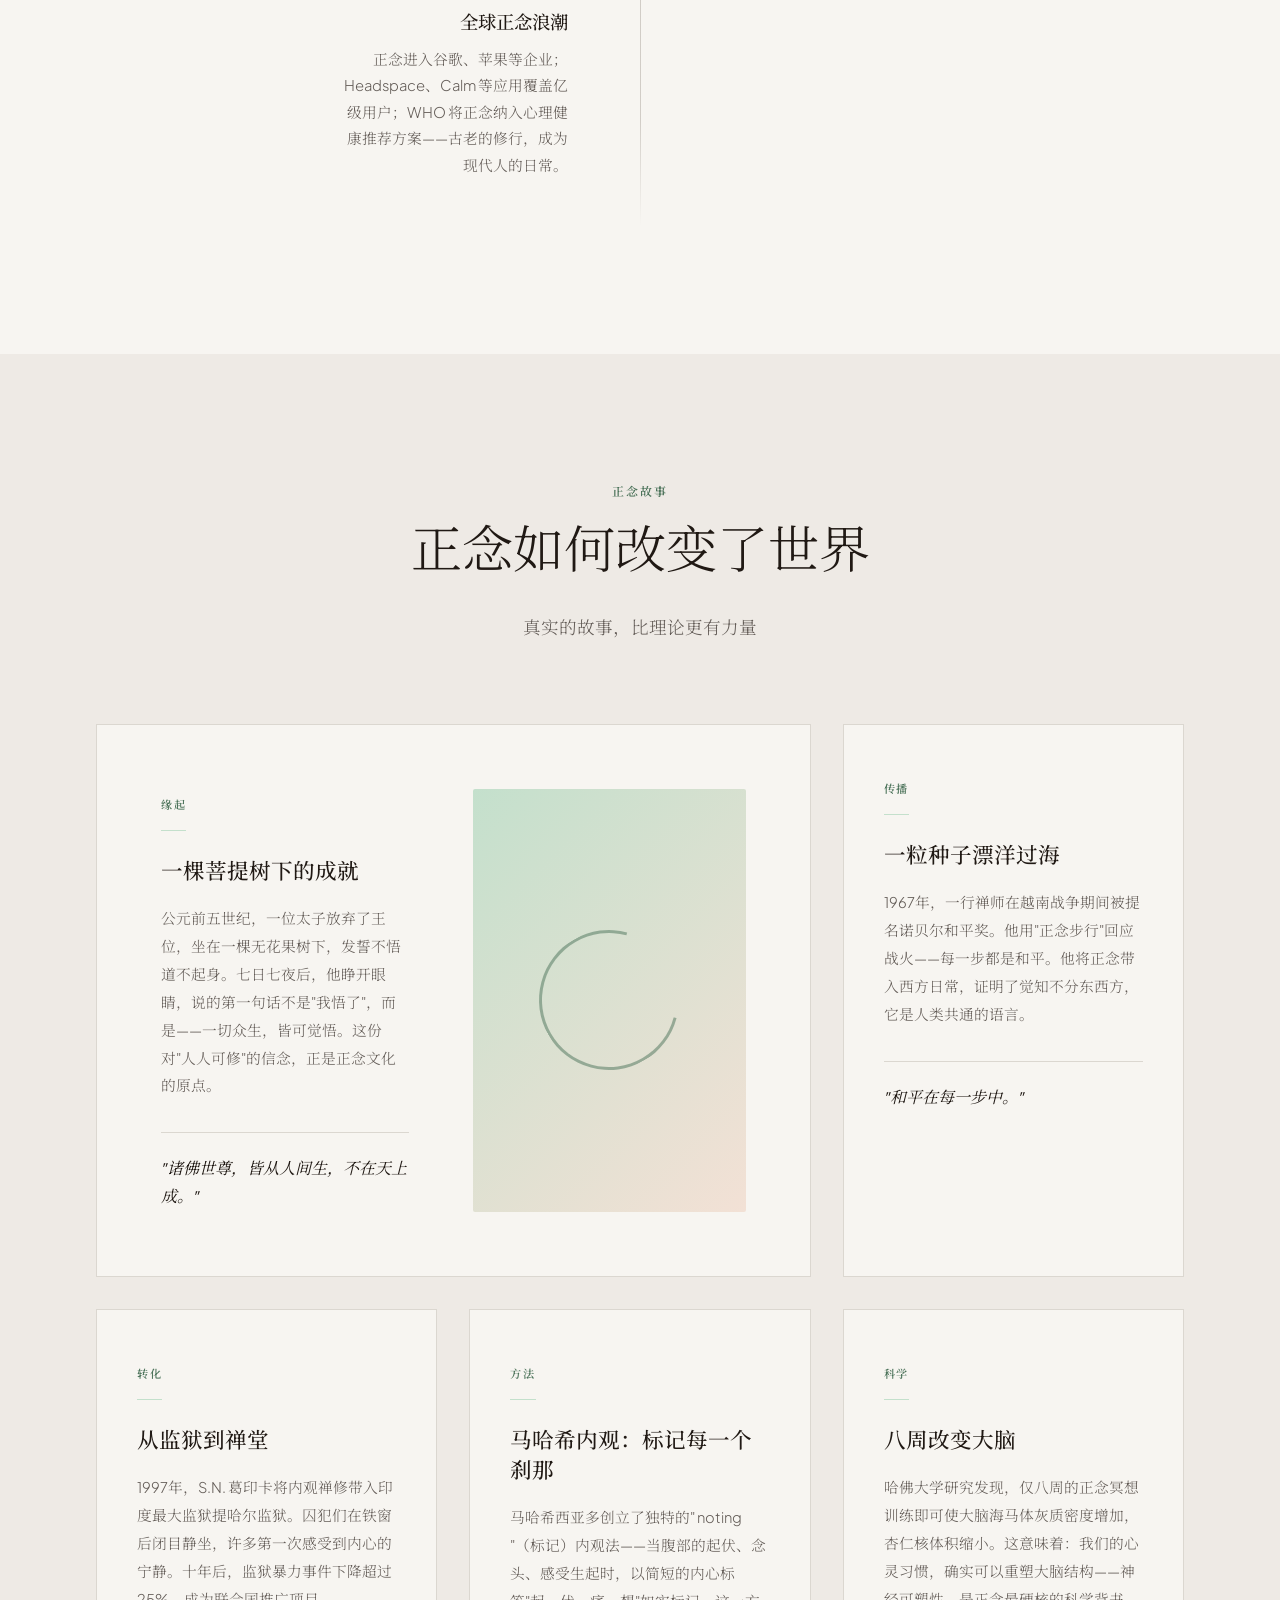
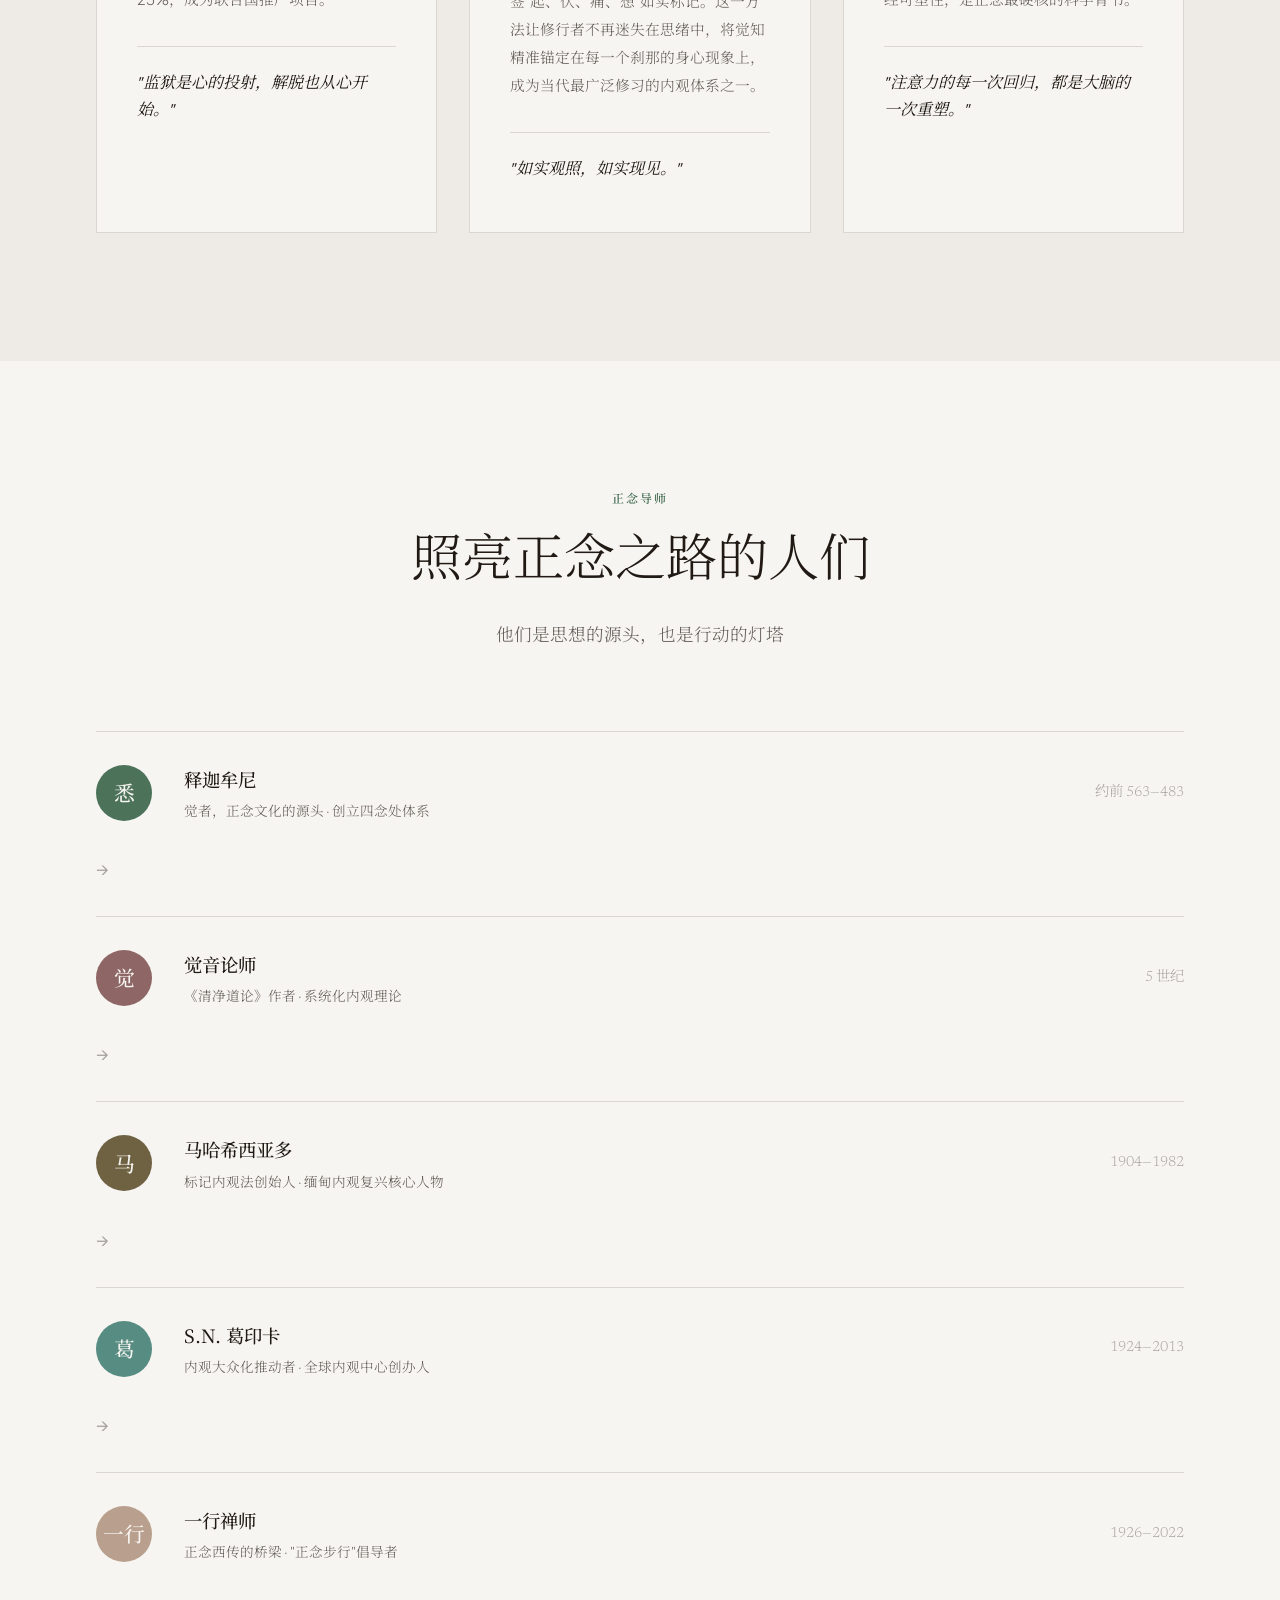
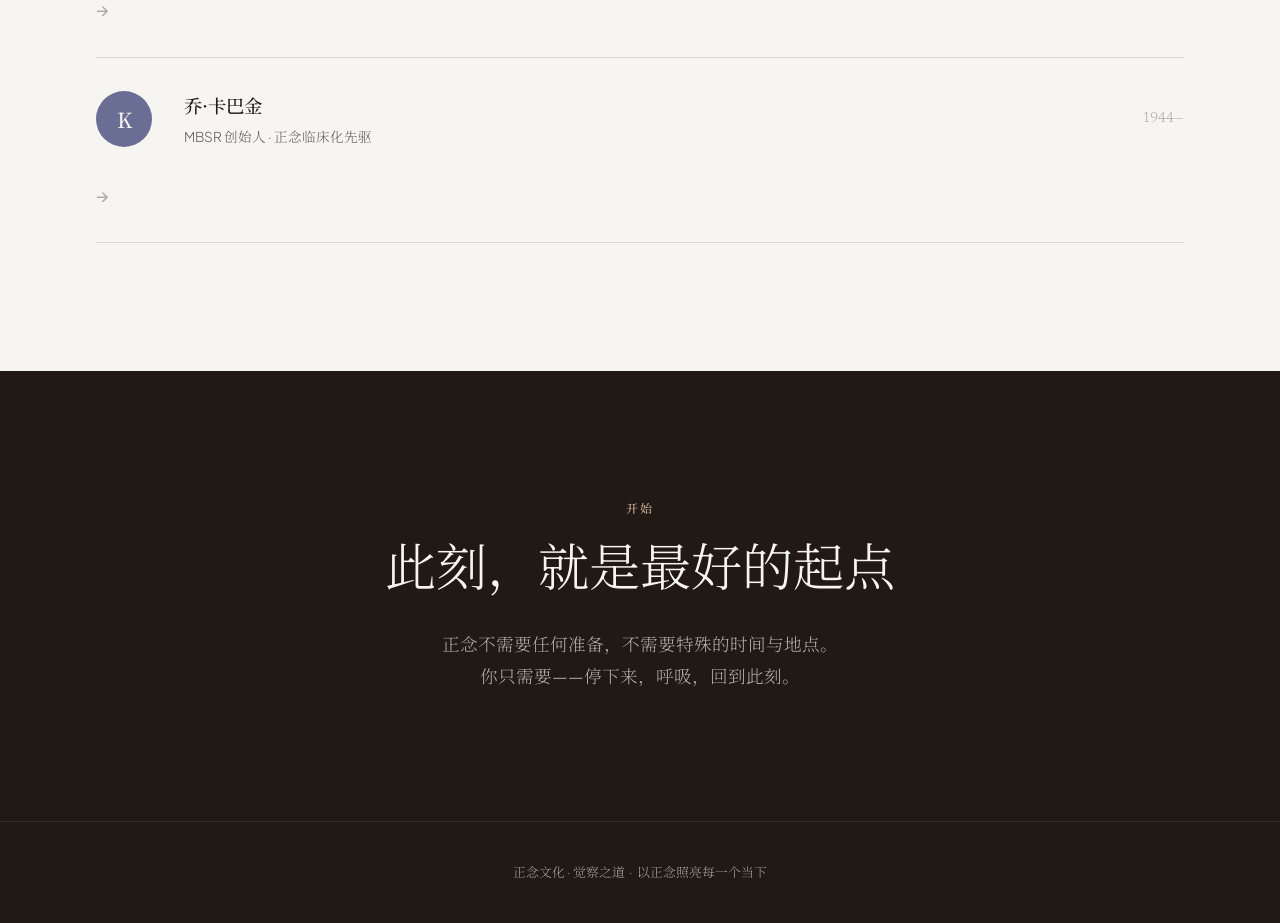
==== commit f25b4cda: "update: 重构页面结构，拆分css、js、html文件" ====
--- a/index.html
+++ b/index.html
@@ -7,811 +7,8 @@
 <link rel="preconnect" href="https://fonts.googleapis.com">
 <link rel="preconnect" href="https://fonts.gstatic.com" crossorigin>
 <link href="https://fonts.googleapis.com/css2?family=Newsreader:ital,opsz,wght@0,6..72,300;0,6..72,400;0,6..72,500;1,6..72,300;1,6..72,400&family=Plus+Jakarta+Sans:wght@300;400;500;600&family=Noto+Serif+SC:wght@300;400;500;600&display=swap" rel="stylesheet">
-<style>
-/* ══════════════════════════════════════════
-   Design Tokens
-   ══════════════════════════════════════════ */
-:root {
-  /* Color — warm earth palette with sage accent */
-  --bg:        oklch(97% 0.005 75);
-  --bg-deep:   oklch(94% 0.008 75);
-  --fg:        oklch(22% 0.015 60);
-  --fg-muted:  oklch(48% 0.012 60);
-  --fg-faint:  oklch(72% 0.008 75);
-  --accent:    oklch(52% 0.06 155);
-  --accent-light: oklch(88% 0.04 155);
-  --accent-deep:  oklch(35% 0.07 155);
-  --warm:      oklch(72% 0.04 55);
-  --warm-light: oklch(92% 0.025 55);
-  --line:      oklch(85% 0.01 75);
-
-  /* Typography */
-  --font-display: 'Newsreader', 'Noto Serif SC', Georgia, serif;
-  --font-body:    'Plus Jakarta Sans', 'Noto Serif SC', system-ui, sans-serif;
-  --font-serif:   'Noto Serif SC', 'Newsreader', Georgia, serif;
-
-  /* Spacing — 4pt base */
-  --s1: 0.25rem;  --s2: 0.5rem;  --s3: 0.75rem;  --s4: 1rem;
-  --s5: 1.25rem;  --s6: 1.5rem;  --s8: 2rem;     --s10: 2.5rem;
-  --s12: 3rem;    --s16: 4rem;   --s20: 5rem;     --s24: 6rem;
-  --s32: 8rem;    --s40: 10rem;
-
-  /* Sizing */
-  --max-w: 72rem;
-  --max-w-narrow: 42rem;
-  --max-w-wide: 90rem;
-}
-
-/* ══════════════════════════════════════════
-   Reset & Base
-   ══════════════════════════════════════════ */
-*, *::before, *::after { box-sizing: border-box; margin: 0; padding: 0; }
-
-html {
-  font-size: 16px;
-  scroll-behavior: smooth;
-  -webkit-font-smoothing: antialiased;
-}
-
-body {
-  font-family: var(--font-body);
-  color: var(--fg);
-  background: var(--bg);
-  line-height: 1.7;
-  font-weight: 400;
-}
-
-::selection {
-  background: var(--accent-light);
-  color: var(--accent-deep);
-}
-
-img { display: block; max-width: 100%; height: auto; }
-
-a {
-  color: inherit;
-  text-decoration: none;
-  border-bottom: 1px solid var(--accent);
-  transition: color 0.3s ease, border-color 0.3s ease;
-}
-a:hover {
-  color: var(--accent);
-  border-color: var(--accent);
-}
-
-/* ══════════════════════════════════════════
-   Utility
-   ══════════════════════════════════════════ */
-.container {
-  width: 100%;
-  max-width: var(--max-w);
-  margin-inline: auto;
-  padding-inline: var(--s8);
-}
-
-.container--narrow {
-  max-width: var(--max-w-narrow);
-}
-
-.section-label {
-  font-family: var(--font-body);
-  font-size: 0.75rem;
-  font-weight: 600;
-  letter-spacing: 0.15em;
-  text-transform: uppercase;
-  color: var(--accent);
-  margin-bottom: var(--s6);
-}
-
-.section-title {
-  font-family: var(--font-display);
-  font-size: clamp(2rem, 4vw, 3.2rem);
-  font-weight: 300;
-  line-height: 1.2;
-  color: var(--fg);
-  margin-bottom: var(--s6);
-}
-
-.section-subtitle {
-  font-size: 1.1rem;
-  color: var(--fg-muted);
-  max-width: 50ch;
-  line-height: 1.8;
-  font-weight: 300;
-}
-
-/* ══════════════════════════════════════════
-   Navigation
-   ══════════════════════════════════════════ */
-.nav {
-  position: fixed;
-  top: 0; left: 0; right: 0;
-  z-index: 100;
-  padding: var(--s6) 0;
-  background: oklch(97% 0.005 75 / 0.85);
-  backdrop-filter: blur(20px);
-  -webkit-backdrop-filter: blur(20px);
-  border-bottom: 1px solid oklch(90% 0.005 75 / 0.5);
-  transition: transform 0.4s ease;
-}
-
-.nav__inner {
-  display: flex;
-  align-items: center;
-  justify-content: space-between;
-  max-width: var(--max-w);
-  margin-inline: auto;
-  padding-inline: var(--s8);
-}
-
-.nav__logo {
-  font-family: var(--font-serif);
-  font-size: 1.15rem;
-  font-weight: 500;
-  letter-spacing: 0.05em;
-  border-bottom: none;
-}
-
-.nav__logo span {
-  color: var(--accent);
-}
-
-.nav__links {
-  display: flex;
-  gap: var(--s8);
-  list-style: none;
-}
-
-.nav__links a {
-  font-size: 0.85rem;
-  font-weight: 500;
-  color: var(--fg-muted);
-  border-bottom: none;
-  letter-spacing: 0.03em;
-  transition: color 0.3s;
-}
-
-.nav__links a:hover {
-  color: var(--fg);
-}
-
-/* ══════════════════════════════════════════
-   Hero
-   ══════════════════════════════════════════ */
-.hero {
-  position: relative;
-  min-height: 100vh;
-  display: flex;
-  align-items: center;
-  justify-content: center;
-  text-align: center;
-  padding: var(--s24) var(--s8);
-  overflow: hidden;
-}
-
-.hero__bg {
-  position: absolute;
-  inset: 0;
-  z-index: 0;
-}
-
-/* Animated ink circles */
-.hero__circle {
-  position: absolute;
-  border-radius: 50%;
-  opacity: 0.15;
-  animation: breathe 8s ease-in-out infinite;
-}
-
-.hero__circle--1 {
-  width: 500px; height: 500px;
-  background: radial-gradient(circle, var(--accent) 0%, transparent 70%);
-  top: 10%; left: -5%;
-  animation-delay: 0s;
-}
-
-.hero__circle--2 {
-  width: 350px; height: 350px;
-  background: radial-gradient(circle, var(--warm) 0%, transparent 70%);
-  bottom: 15%; right: -3%;
-  animation-delay: -3s;
-}
-
-.hero__circle--3 {
-  width: 200px; height: 200px;
-  background: radial-gradient(circle, var(--accent) 0%, transparent 70%);
-  top: 60%; left: 60%;
-  animation-delay: -5s;
-}
-
-@keyframes breathe {
-  0%, 100% { transform: scale(1); opacity: 0.12; }
-  50% { transform: scale(1.15); opacity: 0.2; }
-}
-
-/* Subtle vertical brush stroke line */
-.hero__brush {
-  position: absolute;
-  left: 50%;
-  top: 0;
-  bottom: 0;
-  width: 1px;
-  background: linear-gradient(
-    to bottom,
-    transparent 0%,
-    var(--line) 15%,
-    var(--line) 85%,
-    transparent 100%
-  );
-  opacity: 0.4;
-  z-index: 0;
-}
-
-.hero__content {
-  position: relative;
-  z-index: 1;
-  max-width: 48rem;
-}
-
-.hero__eyebrow {
-  font-size: 0.8rem;
-  letter-spacing: 0.25em;
-  text-transform: uppercase;
-  color: var(--accent);
-  font-weight: 500;
-  margin-bottom: var(--s8);
-  animation: fadeUp 1s ease-out 0.2s both;
-}
-
-.hero__title {
-  font-family: var(--font-serif);
-  font-size: clamp(3rem, 8vw, 6.5rem);
-  font-weight: 300;
-  line-height: 1.15;
-  letter-spacing: -0.01em;
-  margin-bottom: var(--s8);
-  animation: fadeUp 1s ease-out 0.4s both;
-}
-
-.hero__title em {
-  font-style: italic;
-  color: var(--accent);
-}
-
-.hero__desc {
-  font-size: clamp(1rem, 1.8vw, 1.25rem);
-  color: var(--fg-muted);
-  font-weight: 300;
-  line-height: 1.9;
-  max-width: 36ch;
-  margin-inline: auto;
-  margin-bottom: var(--s12);
-  animation: fadeUp 1s ease-out 0.6s both;
-}
-
-.hero__cta {
-  display: inline-flex;
-  align-items: center;
-  gap: var(--s2);
-  padding: var(--s3) var(--s8);
-  background: transparent;
-  border: 1px solid var(--fg);
-  color: var(--fg);
-  font-family: var(--font-body);
-  font-size: 0.9rem;
-  font-weight: 500;
-  letter-spacing: 0.08em;
-  cursor: pointer;
-  transition: all 0.4s ease;
-  animation: fadeUp 1s ease-out 0.8s both;
-  border-bottom: 1px solid var(--fg);
-}
-
-.hero__cta:hover {
-  background: var(--fg);
-  color: var(--bg);
-  border-color: var(--fg);
-}
-
-.hero__cta svg {
-  width: 16px; height: 16px;
-  transition: transform 0.3s ease;
-}
-
-.hero__cta:hover svg {
-  transform: translateX(3px);
-}
-
-/* Scroll indicator */
-.hero__scroll {
-  position: absolute;
-  bottom: var(--s10);
-  left: 50%;
-  transform: translateX(-50%);
-  display: flex;
-  flex-direction: column;
-  align-items: center;
-  gap: var(--s2);
-  animation: fadeUp 1s ease-out 1.2s both;
-}
-
-.hero__scroll span {
-  font-size: 0.7rem;
-  letter-spacing: 0.2em;
-  text-transform: uppercase;
-  color: var(--fg-faint);
-  writing-mode: vertical-rl;
-}
-
-.hero__scroll-line {
-  width: 1px;
-  height: 40px;
-  background: var(--line);
-  animation: scrollPulse 2s ease-in-out infinite;
-}
-
-@keyframes scrollPulse {
-  0%, 100% { opacity: 0.3; height: 40px; }
-  50% { opacity: 0.8; height: 55px; }
-}
-
-@keyframes fadeUp {
-  from { opacity: 0; transform: translateY(24px); }
-  to   { opacity: 1; transform: translateY(0); }
-}
-
-/* ══════════════════════════════════════════
-   Timeline Section
-   ══════════════════════════════════════════ */
-.timeline-section {
-  padding: var(--s32) 0;
-  background: var(--bg);
-}
-
-.timeline-section .section-header {
-  text-align: center;
-  margin-bottom: var(--s24);
-}
-
-.timeline {
-  position: relative;
-  max-width: var(--max-w-narrow);
-  margin-inline: auto;
-  padding: 0 var(--s8);
-}
-
-/* Central vertical line */
-.timeline::before {
-  content: '';
-  position: absolute;
-  left: 50%;
-  top: 0;
-  bottom: 0;
-  width: 1px;
-  background: linear-gradient(
-    to bottom,
-    transparent,
-    var(--line) 5%,
-    var(--line) 95%,
-    transparent
-  );
-}
-
-.timeline__item {
-  position: relative;
-  display: grid;
-  grid-template-columns: 1fr 1fr;
-  gap: var(--s16);
-  align-items: start;
-  padding: var(--s12) 0;
-}
-
-.timeline__item:nth-child(odd) .timeline__content {
-  grid-column: 1;
-  text-align: right;
-  padding-right: var(--s10);
-}
-
-.timeline__item:nth-child(odd) .timeline__spacer {
-  grid-column: 2;
-}
-
-.timeline__item:nth-child(even) .timeline__content {
-  grid-column: 2;
-  text-align: left;
-  padding-left: var(--s10);
-}
-
-.timeline__item:nth-child(even) .timeline__spacer {
-  grid-column: 1;
-}
-
-/* Center dot */
-.timeline__dot {
-  position: absolute;
-  left: 50%;
-  top: var(--s14);
-  transform: translateX(-50%);
-  width: 11px;
-  height: 11px;
-  border-radius: 50%;
-  background: var(--bg);
-  border: 2px solid var(--accent);
-  z-index: 2;
-  transition: all 0.4s ease;
-}
-
-.timeline__item:hover .timeline__dot {
-  background: var(--accent);
-  box-shadow: 0 0 0 4px var(--accent-light);
-}
-
-.timeline__year {
-  font-family: var(--font-display);
-  font-size: clamp(1.5rem, 3vw, 2.2rem);
-  font-weight: 300;
-  color: var(--accent);
-  margin-bottom: var(--s2);
-  line-height: 1.2;
-}
-
-.timeline__heading {
-  font-family: var(--font-serif);
-  font-size: 1.15rem;
-  font-weight: 500;
-  margin-bottom: var(--s2);
-  color: var(--fg);
-}
-
-.timeline__desc {
-  font-size: 0.92rem;
-  color: var(--fg-muted);
-  line-height: 1.8;
-  font-weight: 300;
-}
-
-/* ══════════════════════════════════════════
-   Stories Section
-   ══════════════════════════════════════════ */
-.stories-section {
-  padding: var(--s32) 0;
-  background: var(--bg-deep);
-}
-
-.stories-section .section-header {
-  text-align: center;
-  margin-bottom: var(--s20);
-}
-
-.stories-grid {
-  display: grid;
-  grid-template-columns: repeat(auto-fit, minmax(320px, 1fr));
-  gap: var(--s8);
-  max-width: var(--max-w);
-  margin-inline: auto;
-  padding-inline: var(--s8);
-}
-
-.story-card {
-  position: relative;
-  padding: var(--s12) var(--s10);
-  background: var(--bg);
-  border: 1px solid oklch(88% 0.01 75);
-  transition: all 0.5s ease;
-}
-
-.story-card:hover {
-  border-color: var(--accent);
-  box-shadow: 0 8px 40px oklch(52% 0.06 155 / 0.08);
-  transform: translateY(-2px);
-}
-
-.story-card__tag {
-  display: inline-block;
-  font-size: 0.7rem;
-  letter-spacing: 0.15em;
-  text-transform: uppercase;
-  color: var(--accent);
-  font-weight: 600;
-  margin-bottom: var(--s6);
-  padding-bottom: var(--s4);
-  border-bottom: 1px solid var(--accent-light);
-}
-
-.story-card__title {
-  font-family: var(--font-serif);
-  font-size: 1.35rem;
-  font-weight: 500;
-  line-height: 1.4;
-  margin-bottom: var(--s5);
-}
-
-.story-card__text {
-  font-size: 0.92rem;
-  color: var(--fg-muted);
-  line-height: 1.9;
-  font-weight: 300;
-}
-
-.story-card__quote {
-  margin-top: var(--s8);
-  padding-top: var(--s6);
-  border-top: 1px solid oklch(88% 0.01 75);
-  font-family: var(--font-display);
-  font-style: italic;
-  font-size: 1rem;
-  color: var(--fg);
-  line-height: 1.7;
-}
-
-/* Featured story - takes up 2 columns */
-.story-card--featured {
-  grid-column: span 2;
-  padding: var(--s16);
-  display: grid;
-  grid-template-columns: 1fr 1fr;
-  gap: var(--s10);
-  align-items: center;
-}
-
-.story-card--featured .story-card__content {
-  padding-right: var(--s6);
-}
-
-.story-card--featured .story-card__visual {
-  height: 100%;
-  min-height: 280px;
-  background: linear-gradient(135deg, var(--accent-light), var(--warm-light));
-  border-radius: 2px;
-  display: flex;
-  align-items: center;
-  justify-content: center;
-  position: relative;
-  overflow: hidden;
-}
-
-/* Zen enso circle inside featured */
-.story-card--featured .story-card__visual::after {
-  content: '';
-  width: 140px;
-  height: 140px;
-  border: 3px solid var(--accent);
-  border-radius: 50%;
-  opacity: 0.5;
-  border-right-color: transparent;
-  transform: rotate(-30deg);
-}
-
-/* ══════════════════════════════════════════
-   Figures Section
-   ══════════════════════════════════════════ */
-.figures-section {
-  padding: var(--s32) 0;
-  background: var(--bg);
-}
-
-.figures-section .section-header {
-  text-align: center;
-  margin-bottom: var(--s20);
-}
-
-.figures-list {
-  max-width: var(--max-w);
-  margin-inline: auto;
-  padding-inline: var(--s8);
-}
-
-.figure-item {
-  display: grid;
-  grid-template-columns: auto 1fr auto;
-  gap: var(--s8);
-  align-items: center;
-  padding: var(--s8) 0;
-  border-bottom: 1px solid oklch(88% 0.01 75);
-  transition: all 0.4s ease;
-  cursor: pointer;
-}
-
-.figure-item:first-child {
-  border-top: 1px solid oklch(88% 0.01 75);
-}
-
-.figure-item:hover {
-  padding-left: var(--s4);
-  border-color: var(--accent);
-}
-
-.figure-item:hover .figure-item__name {
-  color: var(--accent);
-}
-
-.figure-item__arrow {
-  font-size: 1.1rem;
-  color: var(--fg-faint);
-  transition: transform 0.3s ease, color 0.3s;
-}
-
-.figure-item:hover .figure-item__arrow {
-  transform: translateX(4px);
-  color: var(--accent);
-}
-
-.figure-item__avatar {
-  width: 56px;
-  height: 56px;
-  border-radius: 50%;
-  display: flex;
-  align-items: center;
-  justify-content: center;
-  font-family: var(--font-serif);
-  font-size: 1.3rem;
-  font-weight: 500;
-  color: var(--bg);
-  flex-shrink: 0;
-}
-
-.figure-item__avatar--1 { background: var(--accent); }
-.figure-item__avatar--2 { background: var(--warm); }
-.figure-item__avatar--3 { background: oklch(55% 0.06 280); }
-.figure-item__avatar--4 { background: oklch(55% 0.05 20); }
-.figure-item__avatar--5 { background: oklch(60% 0.06 180); }
-.figure-item__avatar--6 { background: oklch(50% 0.05 90); }
-
-.figure-item__info {
-  display: flex;
-  flex-direction: column;
-  gap: var(--s1);
-}
-
-.figure-item__name {
-  font-family: var(--font-serif);
-  font-size: 1.15rem;
-  font-weight: 500;
-  transition: color 0.3s;
-}
-
-.figure-item__role {
-  font-size: 0.85rem;
-  color: var(--fg-muted);
-  font-weight: 300;
-}
-
-.figure-item__era {
-  font-family: var(--font-display);
-  font-size: 0.9rem;
-  color: var(--fg-faint);
-  font-weight: 300;
-  white-space: nowrap;
-}
-
-/* ══════════════════════════════════════════
-   Closing / CTA Section
-   ══════════════════════════════════════════ */
-.closing-section {
-  padding: var(--s32) 0;
-  background: var(--fg);
-  color: var(--bg);
-  text-align: center;
-}
-
-.closing-section .section-label {
-  color: var(--warm);
-}
-
-.closing-section .section-title {
-  color: var(--bg);
-  max-width: 20ch;
-  margin-inline: auto;
-}
-
-.closing-section .section-subtitle {
-  color: oklch(75% 0.01 75);
-  margin-inline: auto;
-}
-
-.closing__btn {
-  display: inline-flex;
-  align-items: center;
-  gap: var(--s3);
-  margin-top: var(--s10);
-  padding: var(--s4) var(--s10);
-  border: 1px solid oklch(60% 0.01 75);
-  color: var(--bg);
-  font-family: var(--font-body);
-  font-size: 0.9rem;
-  font-weight: 500;
-  letter-spacing: 0.08em;
-  cursor: pointer;
-  background: transparent;
-  transition: all 0.4s ease;
-}
-
-.closing__btn:hover {
-  background: var(--bg);
-  color: var(--fg);
-  border-color: var(--bg);
-}
-
-/* ══════════════════════════════════════════
-   Footer
-   ══════════════════════════════════════════ */
-.footer {
-  padding: var(--s10) 0;
-  background: var(--fg);
-  color: var(--fg-faint);
-  text-align: center;
-  font-size: 0.8rem;
-  font-weight: 300;
-  border-top: 1px solid oklch(30% 0.01 60);
-}
-
-/* ══════════════════════════════════════════
-   Scroll Reveal Animation
-   ══════════════════════════════════════════ */
-.reveal {
-  opacity: 0;
-  transform: translateY(20px);
-  transition: opacity 0.8s ease-out, transform 0.8s ease-out;
-}
-
-.reveal.visible {
-  opacity: 1;
-  transform: translateY(0);
-}
-
-/* ══════════════════════════════════════════
-   Responsive
-   ══════════════════════════════════════════ */
-@media (max-width: 768px) {
-  .nav__links { display: none; }
-
-  .hero__title { font-size: clamp(2.5rem, 10vw, 4rem); }
-
-  .hero__brush { display: none; }
-
-  .timeline::before { left: var(--s8); }
-
-  .timeline__item {
-    grid-template-columns: 1fr;
-    gap: 0;
-  }
-
-  .timeline__item:nth-child(odd) .timeline__content,
-  .timeline__item:nth-child(even) .timeline__content {
-    grid-column: 1;
-    text-align: left;
-    padding-left: var(--s12);
-    padding-right: 0;
-  }
-
-  .timeline__item:nth-child(odd) .timeline__spacer,
-  .timeline__item:nth-child(even) .timeline__spacer {
-    display: none;
-  }
-
-  .timeline__dot {
-    left: var(--s8);
-    top: var(--s10);
-  }
-
-  .story-card--featured {
-    grid-column: span 1;
-    grid-template-columns: 1fr;
-  }
-
-  .story-card--featured .story-card__visual {
-    min-height: 180px;
-  }
-
-  .figure-item {
-    grid-template-columns: auto 1fr;
-  }
-
-  .figure-item__era {
-    display: none;
-  }
-}
-</style>
+<link rel="stylesheet" href="css/shared.css">
+<link rel="stylesheet" href="css/home.css">
 </head>
 <body>
 
@@ -820,7 +17,7 @@
   <div class="nav__inner">
     <a href="#" class="nav__logo" aria-label="回到首页">正念<span>·</span>文化</a>
     <ul class="nav__links">
-      <li><a href="#timeline">前世今生</a></li>
+      <li><a href="#timeline">正念历史</a></li>
       <li><a href="#stories">正念故事</a></li>
       <li><a href="teachers.html">正念导师</a></li>
     </ul>
@@ -837,7 +34,7 @@
   <div class="hero__brush" aria-hidden="true"></div>
 
   <div class="hero__content">
-    <p class="hero__eyebrow">觉察 · 专注 · 当下</p>
+    <p class="hero__eyebrow">专注 · 当下 · 正念</p>
     <h1 class="hero__title">正念，<em>回归</em><br>此刻的艺术</h1>
     <p class="hero__desc">
       两千五百年前，一位东方觉者发现了通往内心的路径。<br>
@@ -858,10 +55,10 @@
 <!-- ═══════════ Timeline ═══════════ -->
 <section class="timeline-section" id="timeline" aria-label="正念疗法演变时间线">
   <div class="section-header container reveal">
-    <p class="section-label">前世今生</p>
+    <p class="section-label">正念历史</p>
     <h2 class="section-title">正念疗法的千年旅程</h2>
     <p class="section-subtitle" style="margin-inline:auto;">
-      从恒河之畔的禅修，到哈佛医学院的实验室——<br>正念走过了怎样的路？
+      从恒河之畔沙门的阿兰若，到哈佛医学院科学家的实验室——<br>正念走过了怎样的路？
     </p>
   </div>
 
@@ -974,7 +171,7 @@
     <article class="story-card story-card--featured reveal">
       <div class="story-card__content">
         <span class="story-card__tag">缘起</span>
-        <h3 class="story-card__title">一棵菩提树下的革命</h3>
+        <h3 class="story-card__title">一棵菩提树下的成就</h3>
         <p class="story-card__text">
           公元前五世纪，一位太子放弃了王位，坐在一棵无花果树下，发誓不悟道不起身。七日七夜后，他睁开眼睛，说的第一句话不是"我悟了"，而是——一切众生，皆可觉悟。这份对"人人可修"的信念，正是正念文化的原点。
         </p>
@@ -1046,17 +243,47 @@
   </div>
 
   <div class="figures-list">
-    <a href="teachers.html#shakyamuni" class="figure-item reveal" style="text-decoration:none;border-bottom:none;">
+    <a href="teachers.html#shakyamuni" class="figure-item link-plain reveal">
       <div class="figure-item__avatar figure-item__avatar--1">悉</div>
       <div class="figure-item__info">
         <div class="figure-item__name">释迦牟尼</div>
-        <div class="figure-item__role">正念的起源者 · 创立四念处体系</div>
+        <div class="figure-item__role">觉者，正念文化的源头 · 创立四念处体系</div>
       </div>
       <span class="figure-item__era">约前 563—483</span>
       <span class="figure-item__arrow">→</span>
     </a>
 
-    <a href="teachers.html#nhat-hanh" class="figure-item reveal" style="text-decoration:none;border-bottom:none;">
+    <a href="teachers.html#buddhaghosa" class="figure-item link-plain reveal">
+      <div class="figure-item__avatar figure-item__avatar--4">觉</div>
+      <div class="figure-item__info">
+        <div class="figure-item__name">觉音论师</div>
+        <div class="figure-item__role">《清净道论》作者 · 系统化内观理论</div>
+      </div>
+      <span class="figure-item__era">5 世纪</span>
+      <span class="figure-item__arrow">→</span>
+    </a>
+
+    <a href="teachers.html#mahasi" class="figure-item link-plain reveal">
+      <div class="figure-item__avatar figure-item__avatar--6">马</div>
+      <div class="figure-item__info">
+        <div class="figure-item__name">马哈希西亚多</div>
+        <div class="figure-item__role">标记内观法创始人 · 缅甸内观复兴核心人物</div>
+      </div>
+      <span class="figure-item__era">1904—1982</span>
+      <span class="figure-item__arrow">→</span>
+    </a>
+
+    <a href="teachers.html#goenka" class="figure-item link-plain reveal">
+      <div class="figure-item__avatar figure-item__avatar--5">葛</div>
+      <div class="figure-item__info">
+        <div class="figure-item__name">S.N. 葛印卡</div>
+        <div class="figure-item__role">内观大众化推动者 · 全球内观中心创办人</div>
+      </div>
+      <span class="figure-item__era">1924—2013</span>
+      <span class="figure-item__arrow">→</span>
+    </a>
+
+    <a href="teachers.html#nhat-hanh" class="figure-item link-plain reveal">
       <div class="figure-item__avatar figure-item__avatar--2">一行</div>
       <div class="figure-item__info">
         <div class="figure-item__name">一行禅师</div>
@@ -1066,43 +293,13 @@
       <span class="figure-item__arrow">→</span>
     </a>
 
-    <a href="teachers.html#kabat-zinn" class="figure-item reveal" style="text-decoration:none;border-bottom:none;">
+    <a href="teachers.html#kabat-zinn" class="figure-item link-plain reveal">
       <div class="figure-item__avatar figure-item__avatar--3">K</div>
       <div class="figure-item__info">
         <div class="figure-item__name">乔·卡巴金</div>
         <div class="figure-item__role">MBSR 创始人 · 正念临床化先驱</div>
       </div>
       <span class="figure-item__era">1944—</span>
-      <span class="figure-item__arrow">→</span>
-    </a>
-
-    <a href="teachers.html#buddhaghosa" class="figure-item reveal" style="text-decoration:none;border-bottom:none;">
-      <div class="figure-item__avatar figure-item__avatar--4">觉</div>
-      <div class="figure-item__info">
-        <div class="figure-item__name">觉音论师</div>
-        <div class="figure-item__role">《清净道论》作者 · 系统化内观理论</div>
-      </div>
-      <span class="figure-item__era">5 世纪</span>
-      <span class="figure-item__arrow">→</span>
-    </a>
-
-    <a href="teachers.html#goenka" class="figure-item reveal" style="text-decoration:none;border-bottom:none;">
-      <div class="figure-item__avatar figure-item__avatar--5">葛</div>
-      <div class="figure-item__info">
-        <div class="figure-item__name">S.N. 葛印卡</div>
-        <div class="figure-item__role">内观大众化推动者 · 全球内观中心创办人</div>
-      </div>
-      <span class="figure-item__era">1924—2013</span>
-      <span class="figure-item__arrow">→</span>
-    </a>
-
-    <a href="teachers.html#mahasi" class="figure-item reveal" style="text-decoration:none;border-bottom:none;">
-      <div class="figure-item__avatar figure-item__avatar--6">马</div>
-      <div class="figure-item__info">
-        <div class="figure-item__name">马哈希西亚多</div>
-        <div class="figure-item__role">标记内观法创始人 · 缅甸内观复兴核心人物</div>
-      </div>
-      <span class="figure-item__era">1904—1982</span>
       <span class="figure-item__arrow">→</span>
     </a>
   </div>
@@ -1117,10 +314,6 @@
       正念不需要任何准备，不需要特殊的时间与地点。<br>
       你只需要——停下来，呼吸，回到此刻。
     </p>
-    <a href="#" class="closing__btn">
-      开启你的正念之旅
-      <svg xmlns="http://www.w3.org/2000/svg" width="16" height="16" viewBox="0 0 24 24" fill="none" stroke="currentColor" stroke-width="1.5" stroke-linecap="round" stroke-linejoin="round"><path d="M5 12h14"/><path d="m12 5 7 7-7 7"/></svg>
-    </a>
   </div>
 </section>
 
@@ -1129,59 +322,7 @@
   <p>正念文化 · 觉察之道 &nbsp;·&nbsp; 以正念照亮每一个当下</p>
 </footer>
 
-<!-- ═══════════ Scroll Reveal Script ═══════════ -->
-<script>
-(function() {
-  'use strict';
-
-  // Intersection Observer for scroll reveal
-  const observer = new IntersectionObserver(
-    (entries) => {
-      entries.forEach((entry) => {
-        if (entry.isIntersecting) {
-          entry.target.classList.add('visible');
-          observer.unobserve(entry.target);
-        }
-      });
-    },
-    {
-      threshold: 0.12,
-      rootMargin: '0px 0px -40px 0px'
-    }
-  );
-
-  document.querySelectorAll('.reveal').forEach((el) => {
-    observer.observe(el);
-  });
-
-  // Smooth nav hide/show on scroll
-  let lastScroll = 0;
-  const nav = document.querySelector('.nav');
-
-  window.addEventListener('scroll', () => {
-    const current = window.scrollY;
-    if (current > lastScroll && current > 200) {
-      nav.style.transform = 'translateY(-100%)';
-    } else {
-      nav.style.transform = 'translateY(0)';
-    }
-    lastScroll = current;
-  }, { passive: true });
-
-  // Handle #figures anchor offset (from teachers.html back button)
-  if (location.hash === '#figures') {
-    setTimeout(() => {
-      const target = document.getElementById('figures');
-      if (target) {
-        window.scrollTo({
-          top: target.offsetTop - 80,
-          behavior: 'smooth'
-        });
-      }
-    }, 300);
-  }
-})();
-</script>
+<script src="js/main.js"></script>
 
 </body>
 </html>
--- a/css/shared.css
+++ b/css/shared.css
@@ -0,0 +1,239 @@
+/* ══════════════════════════════════════════
+   Design Tokens
+   ══════════════════════════════════════════ */
+:root {
+  /* Color — warm earth palette with sage accent */
+  --bg:        oklch(97% 0.005 75);
+  --bg-deep:   oklch(94% 0.008 75);
+  --fg:        oklch(22% 0.015 60);
+  --fg-muted:  oklch(48% 0.012 60);
+  --fg-faint:  oklch(72% 0.008 75);
+  --accent:    oklch(52% 0.06 155);
+  --accent-light: oklch(88% 0.04 155);
+  --accent-deep:  oklch(35% 0.07 155);
+  --warm:      oklch(72% 0.04 55);
+  --warm-light: oklch(92% 0.025 55);
+  --line:      oklch(85% 0.01 75);
+
+  /* Typography */
+  --font-display: 'Newsreader', 'Noto Serif SC', Georgia, serif;
+  --font-body:    'Plus Jakarta Sans', 'Noto Serif SC', system-ui, sans-serif;
+  --font-serif:   'Noto Serif SC', 'Newsreader', Georgia, serif;
+
+  /* Spacing — 4pt base */
+  --s1: 0.25rem;  --s2: 0.5rem;  --s3: 0.75rem;  --s4: 1rem;
+  --s5: 1.25rem;  --s6: 1.5rem;  --s8: 2rem;     --s10: 2.5rem;
+  --s12: 3rem;    --s16: 4rem;   --s20: 5rem;     --s24: 6rem;
+  --s32: 8rem;    --s40: 10rem;
+
+  /* Sizing */
+  --max-w: 72rem;
+  --max-w-narrow: 42rem;
+  --max-w-wide: 90rem;
+}
+
+/* ══════════════════════════════════════════
+   Reset & Base
+   ══════════════════════════════════════════ */
+*, *::before, *::after { box-sizing: border-box; margin: 0; padding: 0; }
+
+html {
+  font-size: 16px;
+  scroll-behavior: smooth;
+  -webkit-font-smoothing: antialiased;
+}
+
+body {
+  font-family: var(--font-body);
+  color: var(--fg);
+  background: var(--bg);
+  line-height: 1.7;
+  font-weight: 400;
+}
+
+::selection {
+  background: var(--accent-light);
+  color: var(--accent-deep);
+}
+
+img { display: block; max-width: 100%; height: auto; }
+
+a {
+  color: inherit;
+  text-decoration: none;
+  border-bottom: 1px solid var(--accent);
+  transition: color 0.3s ease, border-color 0.3s ease;
+}
+a:hover {
+  color: var(--accent);
+  border-color: var(--accent);
+}
+
+/* ══════════════════════════════════════════
+   Utility
+   ══════════════════════════════════════════ */
+.container {
+  width: 100%;
+  max-width: var(--max-w);
+  margin-inline: auto;
+  padding-inline: var(--s8);
+}
+
+.container--narrow {
+  max-width: var(--max-w-narrow);
+}
+
+.section-label {
+  font-family: var(--font-body);
+  font-size: 0.75rem;
+  font-weight: 600;
+  letter-spacing: 0.15em;
+  text-transform: uppercase;
+  color: var(--accent);
+  margin-bottom: var(--s6);
+}
+
+.section-title {
+  font-family: var(--font-display);
+  font-size: clamp(2rem, 4vw, 3.2rem);
+  font-weight: 300;
+  line-height: 1.2;
+  color: var(--fg);
+  margin-bottom: var(--s6);
+}
+
+.section-subtitle {
+  font-size: 1.1rem;
+  color: var(--fg-muted);
+  max-width: 50ch;
+  line-height: 1.8;
+  font-weight: 300;
+}
+
+/* ══════════════════════════════════════════
+   Navigation
+   ══════════════════════════════════════════ */
+.nav {
+  position: fixed;
+  top: 0; left: 0; right: 0;
+  z-index: 100;
+  padding: var(--s6) 0;
+  background: oklch(97% 0.005 75 / 0.85);
+  backdrop-filter: blur(20px);
+  -webkit-backdrop-filter: blur(20px);
+  border-bottom: 1px solid oklch(90% 0.005 75 / 0.5);
+  transition: transform 0.4s ease;
+}
+
+.nav__inner {
+  display: flex;
+  align-items: center;
+  justify-content: space-between;
+  max-width: var(--max-w);
+  margin-inline: auto;
+  padding-inline: var(--s8);
+}
+
+.nav__logo {
+  font-family: var(--font-serif);
+  font-size: 1.15rem;
+  font-weight: 500;
+  letter-spacing: 0.05em;
+  border-bottom: none;
+}
+
+.nav__logo span {
+  color: var(--accent);
+}
+
+.nav__links {
+  display: flex;
+  gap: var(--s8);
+  list-style: none;
+}
+
+.nav__links a {
+  font-size: 0.85rem;
+  font-weight: 500;
+  color: var(--fg-muted);
+  border-bottom: none;
+  letter-spacing: 0.03em;
+  transition: color 0.3s;
+}
+
+.nav__links a:hover {
+  color: var(--fg);
+}
+
+.nav__links a.active {
+  color: var(--fg);
+}
+
+/* ══════════════════════════════════════════
+   Footer
+   ══════════════════════════════════════════ */
+.footer {
+  padding: var(--s10) 0;
+  background: var(--fg);
+  color: var(--fg-faint);
+  text-align: center;
+  font-size: 0.8rem;
+  font-weight: 300;
+  border-top: 1px solid oklch(30% 0.01 60);
+}
+
+.footer a {
+  color: var(--fg-faint);
+  border-bottom: none;
+}
+
+.footer a:hover {
+  color: var(--warm);
+}
+
+/* ══════════════════════════════════════════
+   Scroll Reveal Animation
+   ══════════════════════════════════════════ */
+.reveal {
+  opacity: 0;
+  transform: translateY(20px);
+  transition: opacity 0.8s ease-out, transform 0.8s ease-out;
+}
+
+.reveal.visible {
+  opacity: 1;
+  transform: translateY(0);
+}
+
+/* ══════════════════════════════════════════
+   Keyframes
+   ══════════════════════════════════════════ */
+@keyframes breathe {
+  0%, 100% { transform: scale(1); opacity: 0.12; }
+  50% { transform: scale(1.15); opacity: 0.2; }
+}
+
+@keyframes scrollPulse {
+  0%, 100% { opacity: 0.3; height: 40px; }
+  50% { opacity: 0.8; height: 55px; }
+}
+
+@keyframes fadeUp {
+  from { opacity: 0; transform: translateY(20px); }
+  to   { opacity: 1; transform: translateY(0); }
+}
+
+/* ══════════════════════════════════════════
+   Link — no underline variant
+   ══════════════════════════════════════════ */
+.link-plain {
+  text-decoration: none;
+  border-bottom: none;
+}
+
+/* ══════════════════════════════════════════
+   Responsive — shared
+   ══════════════════════════════════════════ */
+@media (max-width: 768px) {
+  .nav__links { display: none; }
+}
--- a/css/home.css
+++ b/css/home.css
@@ -0,0 +1,592 @@
+/* ══════════════════════════════════════════
+   Hero
+   ══════════════════════════════════════════ */
+.hero {
+  position: relative;
+  min-height: 100vh;
+  display: flex;
+  align-items: center;
+  justify-content: center;
+  text-align: center;
+  padding: var(--s24) var(--s8);
+  overflow: hidden;
+}
+
+.hero__bg {
+  position: absolute;
+  inset: 0;
+  z-index: 0;
+}
+
+/* Animated ink circles */
+.hero__circle {
+  position: absolute;
+  border-radius: 50%;
+  opacity: 0.15;
+  animation: breathe 8s ease-in-out infinite;
+}
+
+.hero__circle--1 {
+  width: 500px; height: 500px;
+  background: radial-gradient(circle, var(--accent) 0%, transparent 70%);
+  top: 10%; left: -5%;
+  animation-delay: 0s;
+}
+
+.hero__circle--2 {
+  width: 350px; height: 350px;
+  background: radial-gradient(circle, var(--warm) 0%, transparent 70%);
+  bottom: 15%; right: -3%;
+  animation-delay: -3s;
+}
+
+.hero__circle--3 {
+  width: 200px; height: 200px;
+  background: radial-gradient(circle, var(--accent) 0%, transparent 70%);
+  top: 60%; left: 60%;
+  animation-delay: -5s;
+}
+
+/* Subtle vertical brush stroke line */
+.hero__brush {
+  position: absolute;
+  left: 50%;
+  top: 0;
+  bottom: 0;
+  width: 1px;
+  background: linear-gradient(
+    to bottom,
+    transparent 0%,
+    var(--line) 15%,
+    var(--line) 85%,
+    transparent 100%
+  );
+  opacity: 0.4;
+  z-index: 0;
+}
+
+.hero__content {
+  position: relative;
+  z-index: 1;
+  max-width: 48rem;
+}
+
+.hero__eyebrow {
+  font-size: 0.8rem;
+  letter-spacing: 0.25em;
+  text-transform: uppercase;
+  color: var(--accent);
+  font-weight: 500;
+  margin-bottom: var(--s8);
+  animation: fadeUp 1s ease-out 0.2s both;
+}
+
+.hero__title {
+  font-family: var(--font-serif);
+  font-size: clamp(3rem, 8vw, 6.5rem);
+  font-weight: 300;
+  line-height: 1.15;
+  letter-spacing: -0.01em;
+  margin-bottom: var(--s8);
+  animation: fadeUp 1s ease-out 0.4s both;
+}
+
+.hero__title em {
+  font-style: italic;
+  color: var(--accent);
+}
+
+.hero__desc {
+  font-size: clamp(1rem, 1.8vw, 1.25rem);
+  color: var(--fg-muted);
+  font-weight: 300;
+  line-height: 1.9;
+  max-width: 36ch;
+  margin-inline: auto;
+  margin-bottom: var(--s12);
+  animation: fadeUp 1s ease-out 0.6s both;
+}
+
+.hero__cta {
+  display: inline-flex;
+  align-items: center;
+  gap: var(--s2);
+  padding: var(--s3) var(--s8);
+  background: transparent;
+  border: 1px solid var(--fg);
+  color: var(--fg);
+  font-family: var(--font-body);
+  font-size: 0.9rem;
+  font-weight: 500;
+  letter-spacing: 0.08em;
+  cursor: pointer;
+  transition: all 0.4s ease;
+  animation: fadeUp 1s ease-out 0.8s both;
+  border-bottom: 1px solid var(--fg);
+}
+
+.hero__cta:hover {
+  background: var(--fg);
+  color: var(--bg);
+  border-color: var(--fg);
+}
+
+.hero__cta svg {
+  width: 16px; height: 16px;
+  transition: transform 0.3s ease;
+}
+
+.hero__cta:hover svg {
+  transform: translateX(3px);
+}
+
+/* Scroll indicator */
+.hero__scroll {
+  position: absolute;
+  bottom: var(--s10);
+  left: 50%;
+  transform: translateX(-50%);
+  display: flex;
+  flex-direction: column;
+  align-items: center;
+  gap: var(--s2);
+  animation: fadeUp 1s ease-out 1.2s both;
+}
+
+.hero__scroll span {
+  font-size: 0.7rem;
+  letter-spacing: 0.2em;
+  text-transform: uppercase;
+  color: var(--fg-faint);
+  writing-mode: vertical-rl;
+}
+
+.hero__scroll-line {
+  width: 1px;
+  height: 40px;
+  background: var(--line);
+  animation: scrollPulse 2s ease-in-out infinite;
+}
+
+/* ══════════════════════════════════════════
+   Timeline Section
+   ══════════════════════════════════════════ */
+.timeline-section {
+  padding: var(--s32) 0;
+  background: var(--bg);
+}
+
+.timeline-section .section-header {
+  text-align: center;
+  margin-bottom: var(--s24);
+}
+
+.timeline {
+  position: relative;
+  max-width: var(--max-w-narrow);
+  margin-inline: auto;
+  padding: 0 var(--s8);
+}
+
+/* Central vertical line */
+.timeline::before {
+  content: '';
+  position: absolute;
+  left: 50%;
+  top: 0;
+  bottom: 0;
+  width: 1px;
+  background: linear-gradient(
+    to bottom,
+    transparent,
+    var(--line) 5%,
+    var(--line) 95%,
+    transparent
+  );
+}
+
+.timeline__item {
+  position: relative;
+  display: grid;
+  grid-template-columns: 1fr 1fr;
+  gap: var(--s16);
+  align-items: start;
+  padding: var(--s12) 0;
+}
+
+.timeline__item:nth-child(odd) .timeline__content {
+  grid-column: 1;
+  text-align: right;
+  padding-right: var(--s10);
+}
+
+.timeline__item:nth-child(odd) .timeline__spacer {
+  grid-column: 2;
+}
+
+.timeline__item:nth-child(even) .timeline__content {
+  grid-column: 2;
+  text-align: left;
+  padding-left: var(--s10);
+}
+
+.timeline__item:nth-child(even) .timeline__spacer {
+  grid-column: 1;
+}
+
+/* Center dot */
+.timeline__dot {
+  position: absolute;
+  left: 50%;
+  top: var(--s14);
+  transform: translateX(-50%);
+  width: 11px;
+  height: 11px;
+  border-radius: 50%;
+  background: var(--bg);
+  border: 2px solid var(--accent);
+  z-index: 2;
+  transition: all 0.4s ease;
+}
+
+.timeline__item:hover .timeline__dot {
+  background: var(--accent);
+  box-shadow: 0 0 0 4px var(--accent-light);
+}
+
+.timeline__year {
+  font-family: var(--font-display);
+  font-size: clamp(1.5rem, 3vw, 2.2rem);
+  font-weight: 300;
+  color: var(--accent);
+  margin-bottom: var(--s2);
+  line-height: 1.2;
+}
+
+.timeline__heading {
+  font-family: var(--font-serif);
+  font-size: 1.15rem;
+  font-weight: 500;
+  margin-bottom: var(--s2);
+  color: var(--fg);
+}
+
+.timeline__desc {
+  font-size: 0.92rem;
+  color: var(--fg-muted);
+  line-height: 1.8;
+  font-weight: 300;
+}
+
+/* ══════════════════════════════════════════
+   Stories Section
+   ══════════════════════════════════════════ */
+.stories-section {
+  padding: var(--s32) 0;
+  background: var(--bg-deep);
+}
+
+.stories-section .section-header {
+  text-align: center;
+  margin-bottom: var(--s20);
+}
+
+.stories-grid {
+  display: grid;
+  grid-template-columns: repeat(auto-fit, minmax(320px, 1fr));
+  gap: var(--s8);
+  max-width: var(--max-w);
+  margin-inline: auto;
+  padding-inline: var(--s8);
+}
+
+.story-card {
+  position: relative;
+  padding: var(--s12) var(--s10);
+  background: var(--bg);
+  border: 1px solid oklch(88% 0.01 75);
+  transition: all 0.5s ease;
+}
+
+.story-card:hover {
+  border-color: var(--accent);
+  box-shadow: 0 8px 40px oklch(52% 0.06 155 / 0.08);
+  transform: translateY(-2px);
+}
+
+.story-card__tag {
+  display: inline-block;
+  font-size: 0.7rem;
+  letter-spacing: 0.15em;
+  text-transform: uppercase;
+  color: var(--accent);
+  font-weight: 600;
+  margin-bottom: var(--s6);
+  padding-bottom: var(--s4);
+  border-bottom: 1px solid var(--accent-light);
+}
+
+.story-card__title {
+  font-family: var(--font-serif);
+  font-size: 1.35rem;
+  font-weight: 500;
+  line-height: 1.4;
+  margin-bottom: var(--s5);
+}
+
+.story-card__text {
+  font-size: 0.92rem;
+  color: var(--fg-muted);
+  line-height: 1.9;
+  font-weight: 300;
+}
+
+.story-card__quote {
+  margin-top: var(--s8);
+  padding-top: var(--s6);
+  border-top: 1px solid oklch(88% 0.01 75);
+  font-family: var(--font-display);
+  font-style: italic;
+  font-size: 1rem;
+  color: var(--fg);
+  line-height: 1.7;
+}
+
+/* Featured story - takes up 2 columns */
+.story-card--featured {
+  grid-column: span 2;
+  padding: var(--s16);
+  display: grid;
+  grid-template-columns: 1fr 1fr;
+  gap: var(--s10);
+  align-items: center;
+}
+
+.story-card--featured .story-card__content {
+  padding-right: var(--s6);
+}
+
+.story-card--featured .story-card__visual {
+  height: 100%;
+  min-height: 280px;
+  background: linear-gradient(135deg, var(--accent-light), var(--warm-light));
+  border-radius: 2px;
+  display: flex;
+  align-items: center;
+  justify-content: center;
+  position: relative;
+  overflow: hidden;
+}
+
+/* Zen enso circle inside featured */
+.story-card--featured .story-card__visual::after {
+  content: '';
+  width: 140px;
+  height: 140px;
+  border: 3px solid var(--accent);
+  border-radius: 50%;
+  opacity: 0.5;
+  border-right-color: transparent;
+  transform: rotate(-30deg);
+}
+
+/* ══════════════════════════════════════════
+   Figures Section
+   ══════════════════════════════════════════ */
+.figures-section {
+  padding: var(--s32) 0;
+  background: var(--bg);
+}
+
+.figures-section .section-header {
+  text-align: center;
+  margin-bottom: var(--s20);
+}
+
+.figures-list {
+  max-width: var(--max-w);
+  margin-inline: auto;
+  padding-inline: var(--s8);
+}
+
+.figure-item {
+  display: grid;
+  grid-template-columns: auto 1fr auto;
+  gap: var(--s8);
+  align-items: center;
+  padding: var(--s8) 0;
+  border-bottom: 1px solid oklch(88% 0.01 75);
+  transition: all 0.4s ease;
+  cursor: pointer;
+}
+
+.figure-item:first-child {
+  border-top: 1px solid oklch(88% 0.01 75);
+}
+
+.figure-item:hover {
+  padding-left: var(--s4);
+  border-color: var(--accent);
+}
+
+.figure-item:hover .figure-item__name {
+  color: var(--accent);
+}
+
+.figure-item__arrow {
+  font-size: 1.1rem;
+  color: var(--fg-faint);
+  transition: transform 0.3s ease, color 0.3s;
+}
+
+.figure-item:hover .figure-item__arrow {
+  transform: translateX(4px);
+  color: var(--accent);
+}
+
+.figure-item__avatar {
+  width: 56px;
+  height: 56px;
+  border-radius: 50%;
+  display: flex;
+  align-items: center;
+  justify-content: center;
+  font-family: var(--font-serif);
+  font-size: 1.3rem;
+  font-weight: 500;
+  color: var(--bg);
+  flex-shrink: 0;
+}
+
+.figure-item__avatar--1 { background: var(--accent); }
+.figure-item__avatar--2 { background: var(--warm); }
+.figure-item__avatar--3 { background: oklch(55% 0.06 280); }
+.figure-item__avatar--4 { background: oklch(55% 0.05 20); }
+.figure-item__avatar--5 { background: oklch(60% 0.06 180); }
+.figure-item__avatar--6 { background: oklch(50% 0.05 90); }
+
+.figure-item__info {
+  display: flex;
+  flex-direction: column;
+  gap: var(--s1);
+}
+
+.figure-item__name {
+  font-family: var(--font-serif);
+  font-size: 1.15rem;
+  font-weight: 500;
+  transition: color 0.3s;
+}
+
+.figure-item__role {
+  font-size: 0.85rem;
+  color: var(--fg-muted);
+  font-weight: 300;
+}
+
+.figure-item__era {
+  font-family: var(--font-display);
+  font-size: 0.9rem;
+  color: var(--fg-faint);
+  font-weight: 300;
+  white-space: nowrap;
+}
+
+/* ══════════════════════════════════════════
+   Closing / CTA Section
+   ══════════════════════════════════════════ */
+.closing-section {
+  padding: var(--s32) 0;
+  background: var(--fg);
+  color: var(--bg);
+  text-align: center;
+}
+
+.closing-section .section-label {
+  color: var(--warm);
+}
+
+.closing-section .section-title {
+  color: var(--bg);
+  max-width: 20ch;
+  margin-inline: auto;
+}
+
+.closing-section .section-subtitle {
+  color: oklch(75% 0.01 75);
+  margin-inline: auto;
+}
+
+.closing__btn {
+  display: inline-flex;
+  align-items: center;
+  gap: var(--s3);
+  margin-top: var(--s10);
+  padding: var(--s4) var(--s10);
+  border: 1px solid oklch(60% 0.01 75);
+  color: var(--bg);
+  font-family: var(--font-body);
+  font-size: 0.9rem;
+  font-weight: 500;
+  letter-spacing: 0.08em;
+  cursor: pointer;
+  background: transparent;
+  transition: all 0.4s ease;
+}
+
+.closing__btn:hover {
+  background: var(--bg);
+  color: var(--fg);
+  border-color: var(--bg);
+}
+
+/* ══════════════════════════════════════════
+   Responsive — home page
+   ══════════════════════════════════════════ */
+@media (max-width: 768px) {
+  .hero__title { font-size: clamp(2.5rem, 10vw, 4rem); }
+
+  .hero__brush { display: none; }
+
+  .timeline::before { left: var(--s8); }
+
+  .timeline__item {
+    grid-template-columns: 1fr;
+    gap: 0;
+  }
+
+  .timeline__item:nth-child(odd) .timeline__content,
+  .timeline__item:nth-child(even) .timeline__content {
+    grid-column: 1;
+    text-align: left;
+    padding-left: var(--s12);
+    padding-right: 0;
+  }
+
+  .timeline__item:nth-child(odd) .timeline__spacer,
+  .timeline__item:nth-child(even) .timeline__spacer {
+    display: none;
+  }
+
+  .timeline__dot {
+    left: var(--s8);
+    top: var(--s10);
+  }
+
+  .story-card--featured {
+    grid-column: span 1;
+    grid-template-columns: 1fr;
+  }
+
+  .story-card--featured .story-card__visual {
+    min-height: 180px;
+  }
+
+  .figure-item {
+    grid-template-columns: auto 1fr;
+  }
+
+  .figure-item__era {
+    display: none;
+  }
+}
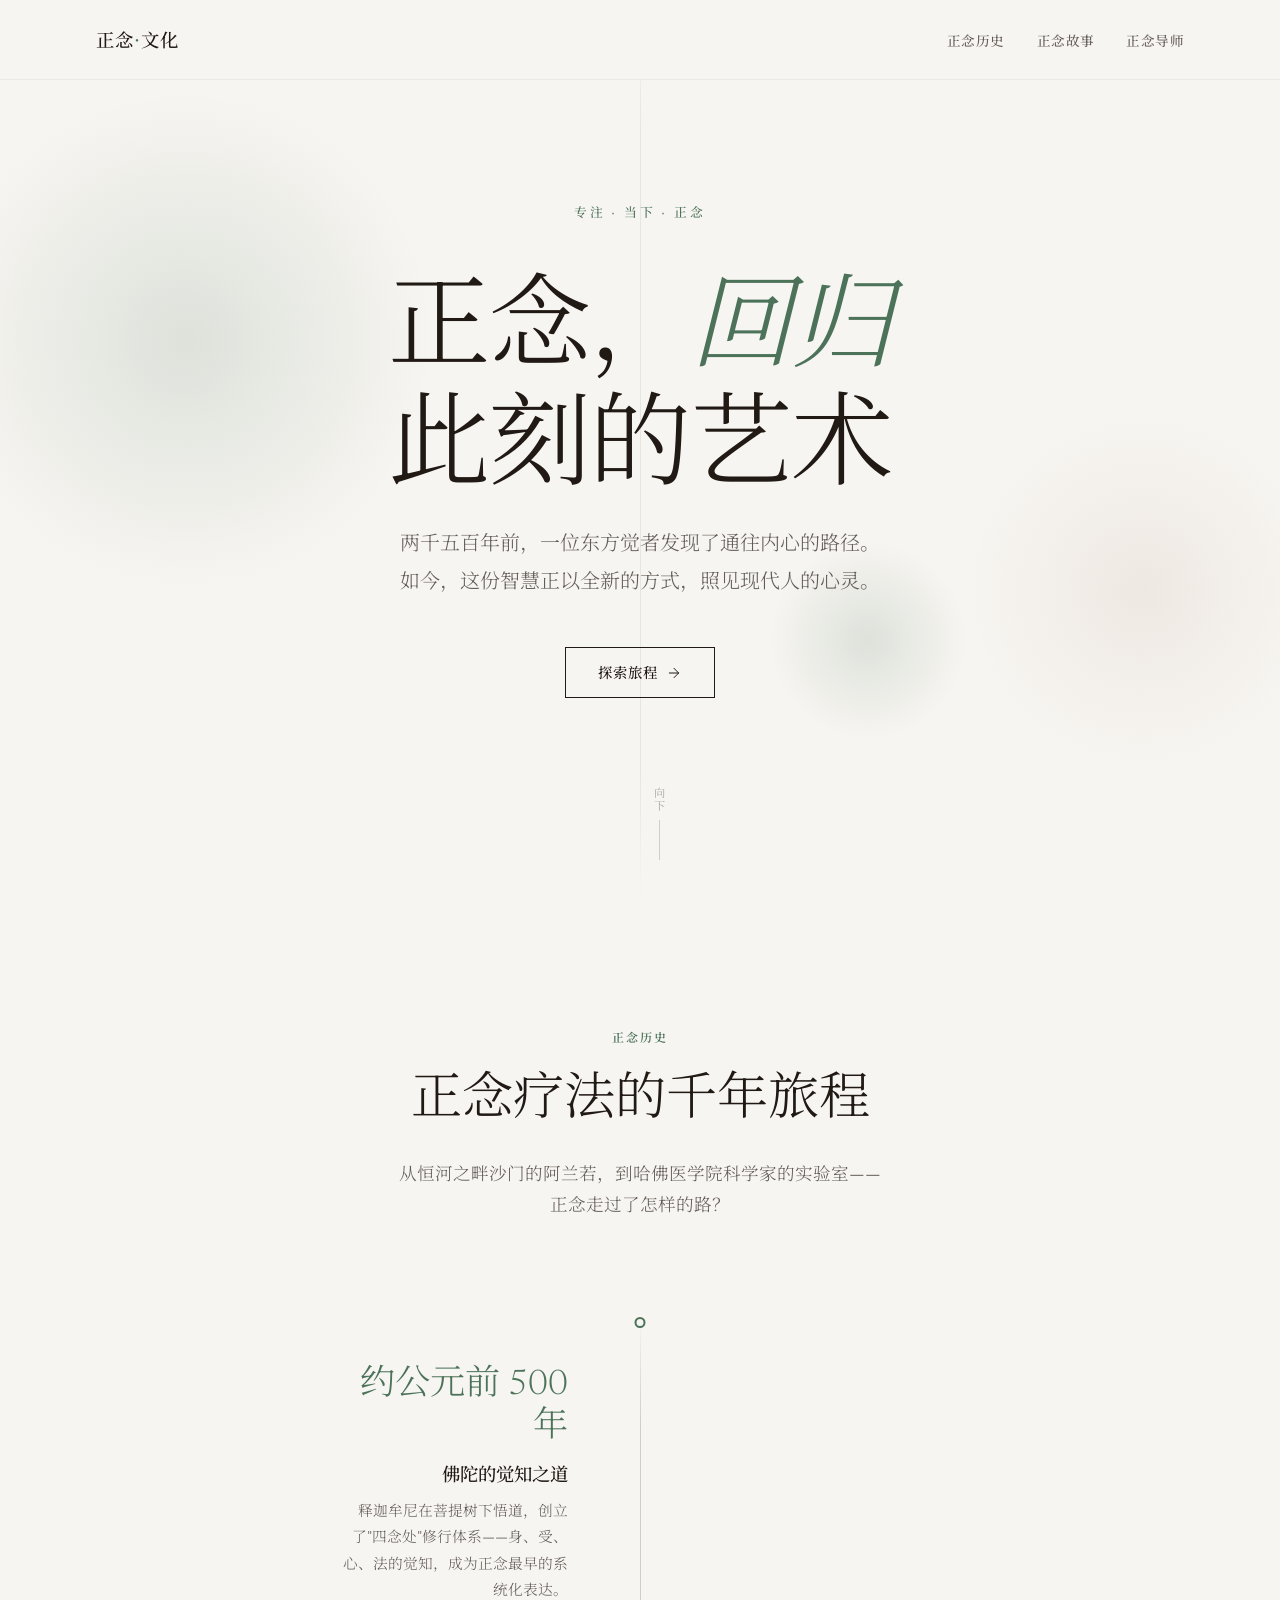
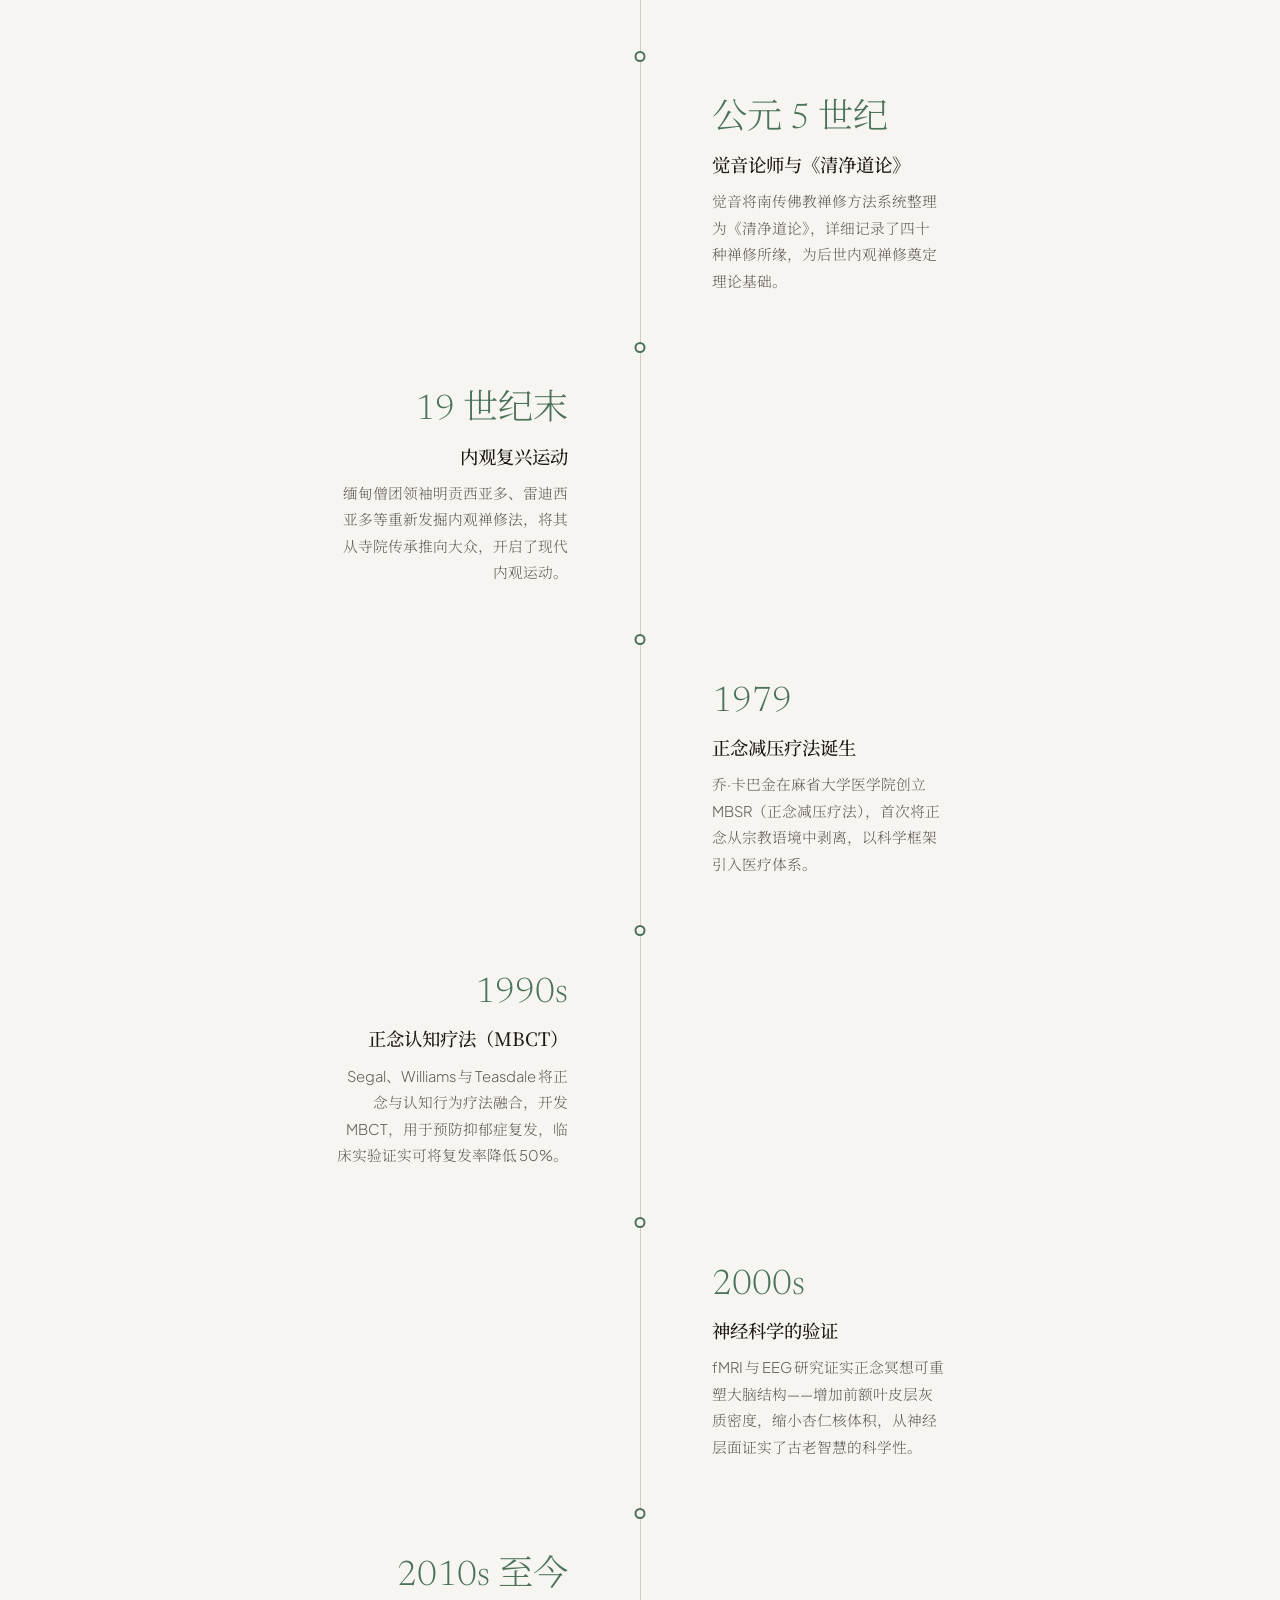
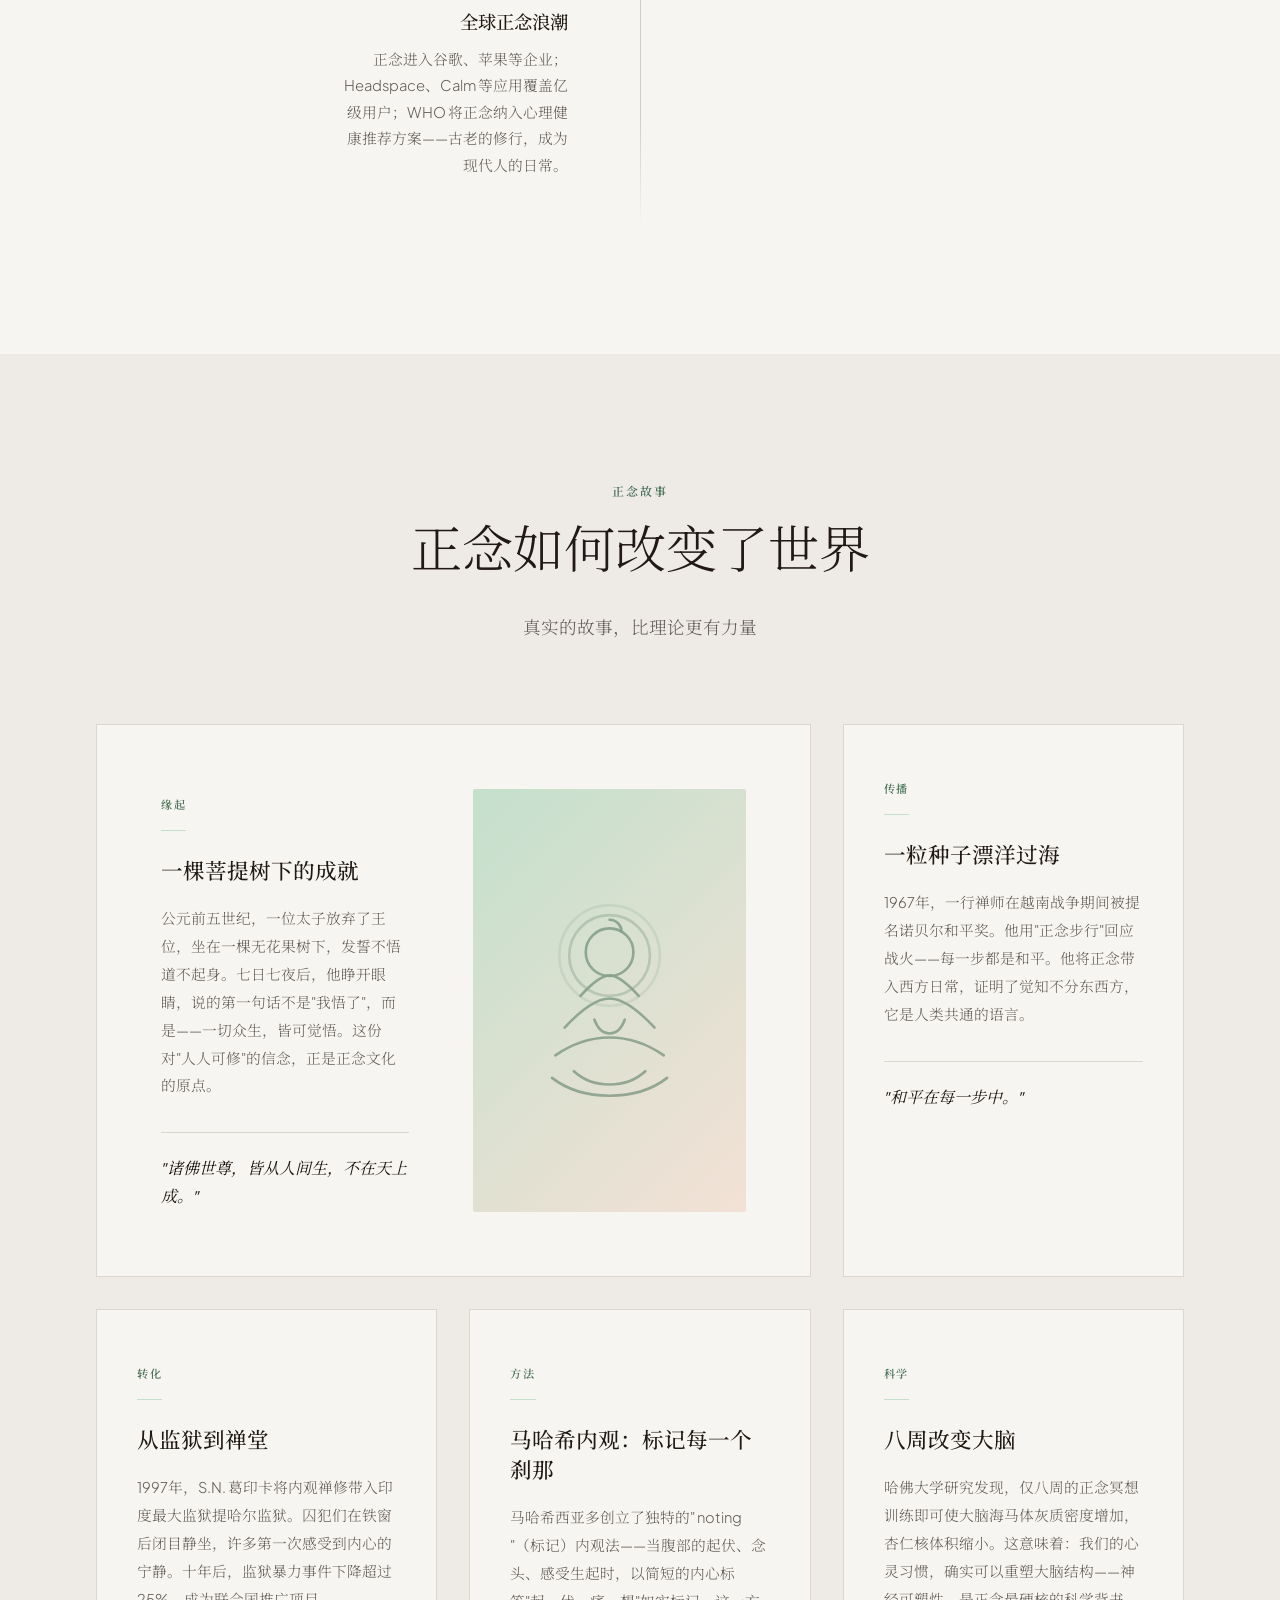
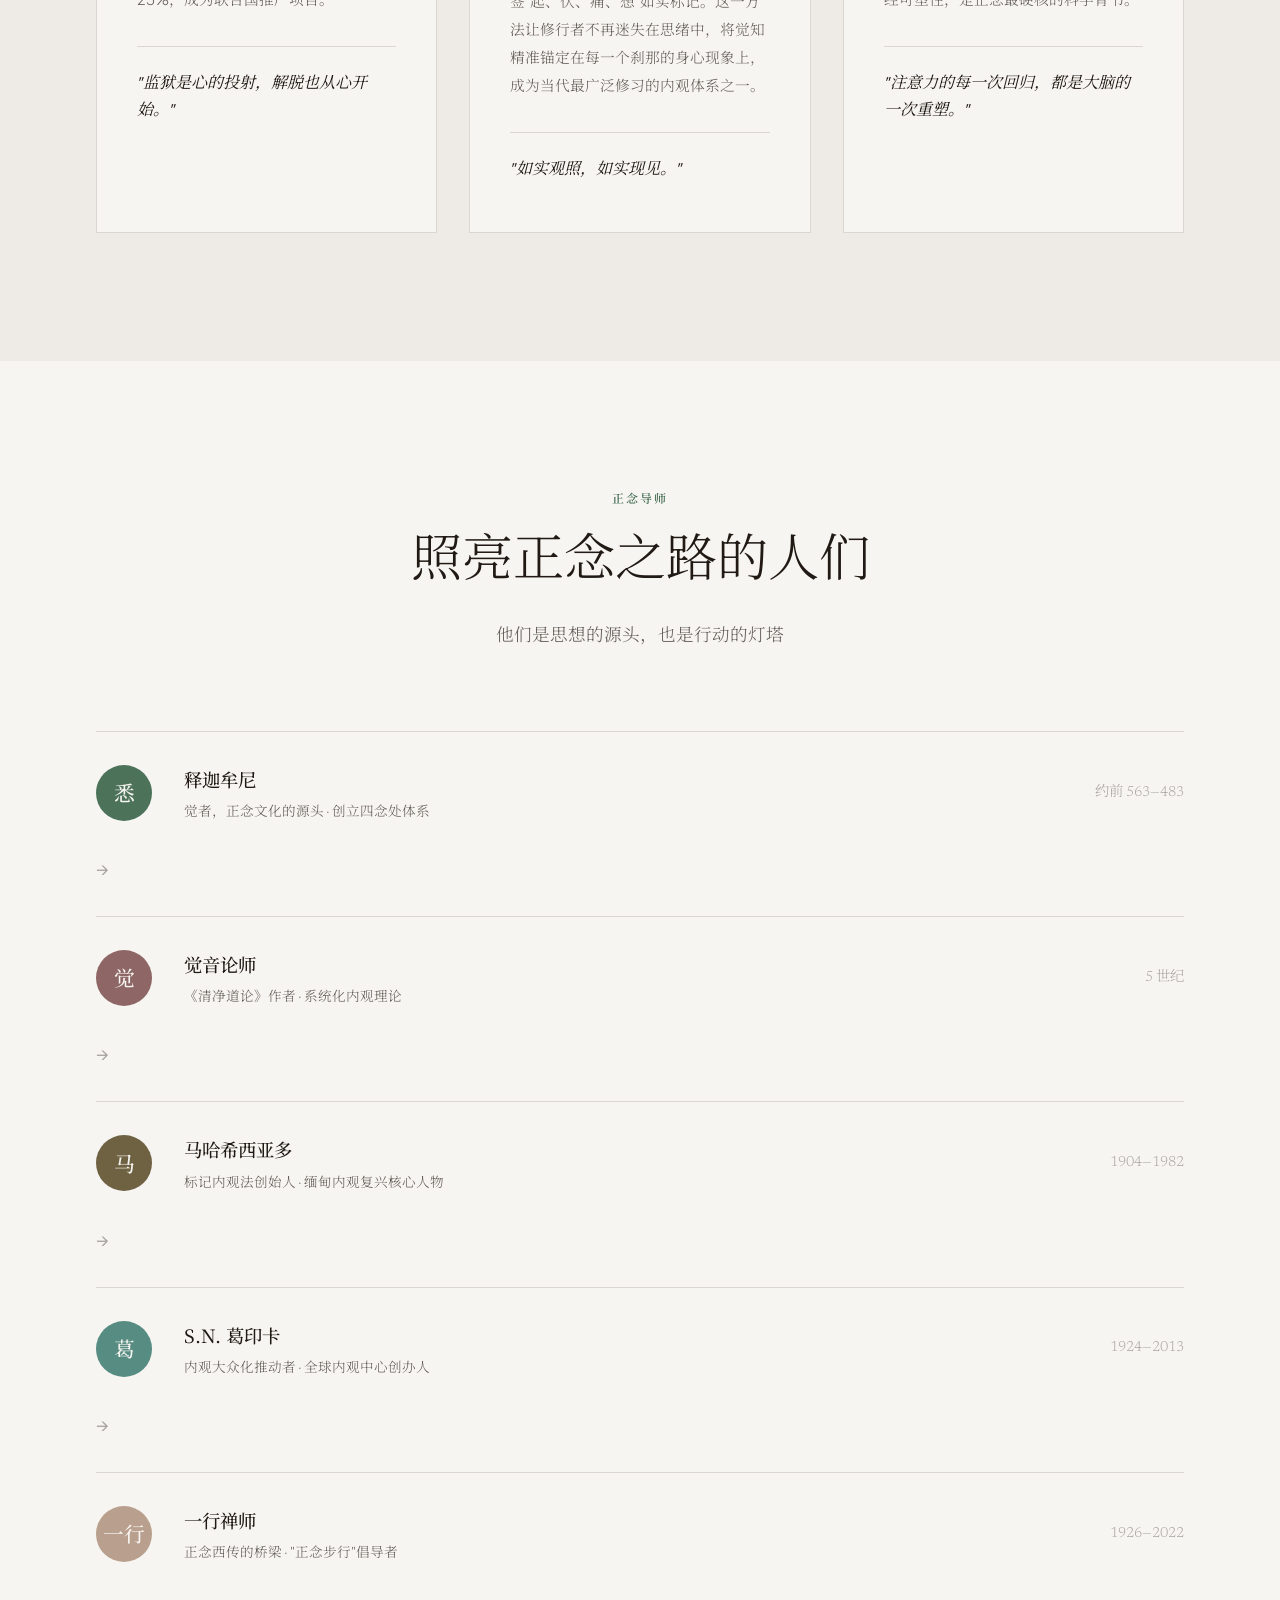
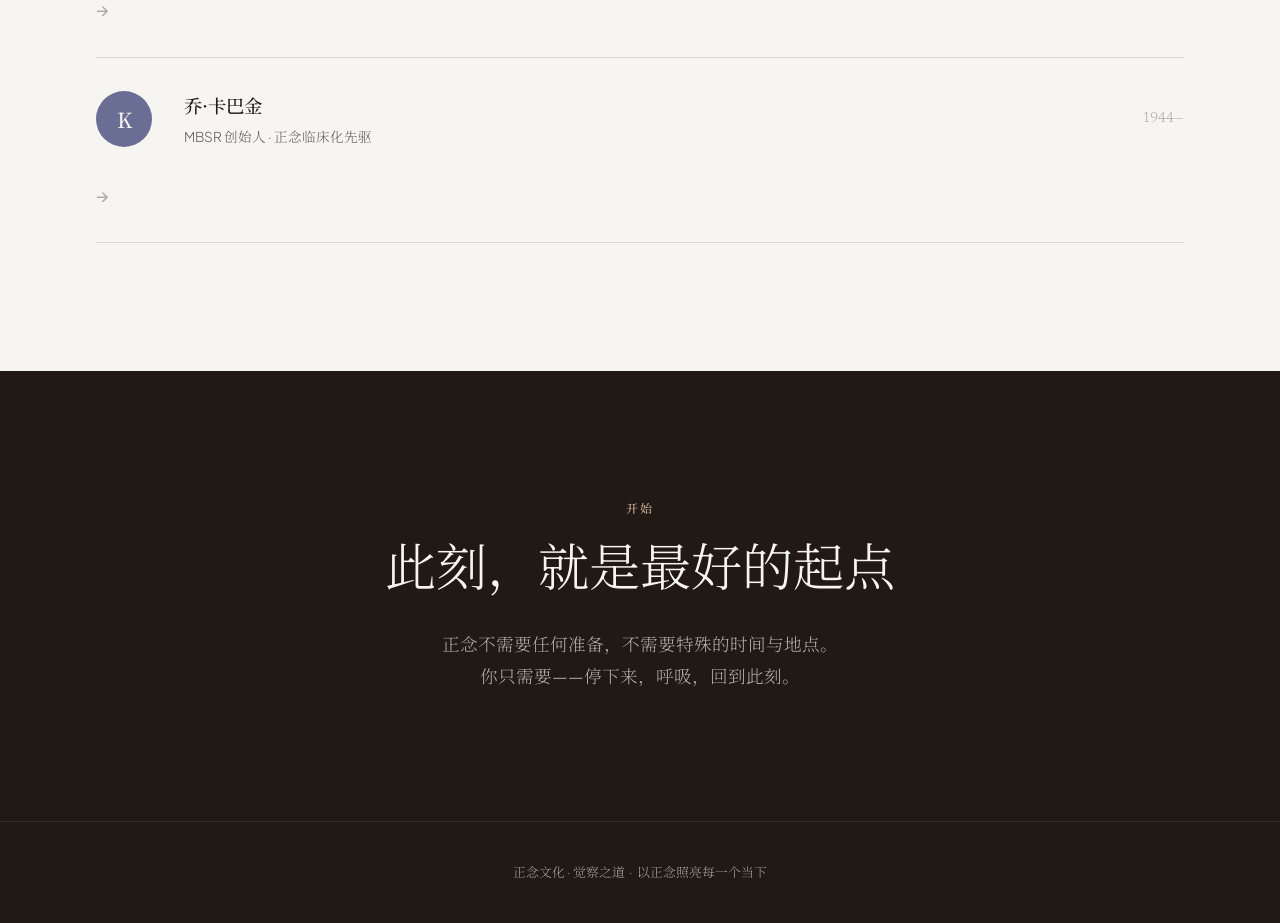
==== commit 7db50945: "修改正念故事的佛陀svg图片" ====
--- a/index.html
+++ b/index.html
@@ -179,7 +179,20 @@
           "诸佛世尊，皆从人间生，不在天上成。"
         </blockquote>
       </div>
-      <div class="story-card__visual" aria-hidden="true"></div>
+      <div class="story-card__visual" aria-hidden="true">
+        <svg class="story-card__buddha" viewBox="0 0 280 320" fill="none" xmlns="http://www.w3.org/2000/svg">
+          <circle class="story-card__buddha-halo story-card__buddha-halo--outer" cx="140" cy="93" r="76"/>
+          <circle class="story-card__buddha-halo" cx="140" cy="93" r="61"/>
+          <path class="story-card__buddha-line" d="M140 52c20 0 36 16 36 36s-16 36-36 36-36-16-36-36 16-36 36-36Z"/>
+          <path class="story-card__buddha-line" d="M140 39c10 0 18 8 18 18"/>
+          <path class="story-card__buddha-line" d="M96 154c20-22 35-31 44-31s24 9 44 31"/>
+          <path class="story-card__buddha-line" d="M72 202c28-30 51-44 68-44s40 14 68 44"/>
+          <path class="story-card__buddha-line" d="M117 190c5 14 13 21 23 21s18-7 23-21"/>
+          <path class="story-card__buddha-line" d="M58 244c26-18 53-27 82-27s56 9 82 27"/>
+          <path class="story-card__buddha-line" d="M86 268c14 13 32 20 54 20s40-7 54-20"/>
+          <path class="story-card__buddha-line" d="M53 278c23 18 52 27 87 27s64-9 87-27"/>
+        </svg>
+      </div>
     </article>
 
     <!-- Story 2 -->
--- a/css/home.css
+++ b/css/home.css
@@ -378,16 +378,31 @@
   overflow: hidden;
 }
 
-/* Zen enso circle inside featured */
-.story-card--featured .story-card__visual::after {
-  content: '';
-  width: 140px;
-  height: 140px;
-  border: 3px solid var(--accent);
-  border-radius: 50%;
-  opacity: 0.5;
-  border-right-color: transparent;
-  transform: rotate(-30deg);
+.story-card__buddha {
+  width: min(68%, 220px);
+  height: auto;
+  color: var(--accent);
+  opacity: 0.58;
+}
+
+.story-card__buddha-halo,
+.story-card__buddha-line {
+  stroke: currentColor;
+  stroke-width: 4;
+  stroke-linecap: round;
+  stroke-linejoin: round;
+}
+
+.story-card__buddha-halo {
+  opacity: 0.42;
+}
+
+.story-card__buddha-halo--outer {
+  opacity: 0.2;
+}
+
+.story-card__buddha-line {
+  opacity: 0.9;
 }
 
 /* ══════════════════════════════════════════
@@ -582,6 +597,10 @@
     min-height: 180px;
   }
 
+  .story-card__buddha {
+    width: min(58%, 170px);
+  }
+
   .figure-item {
     grid-template-columns: auto 1fr;
   }
